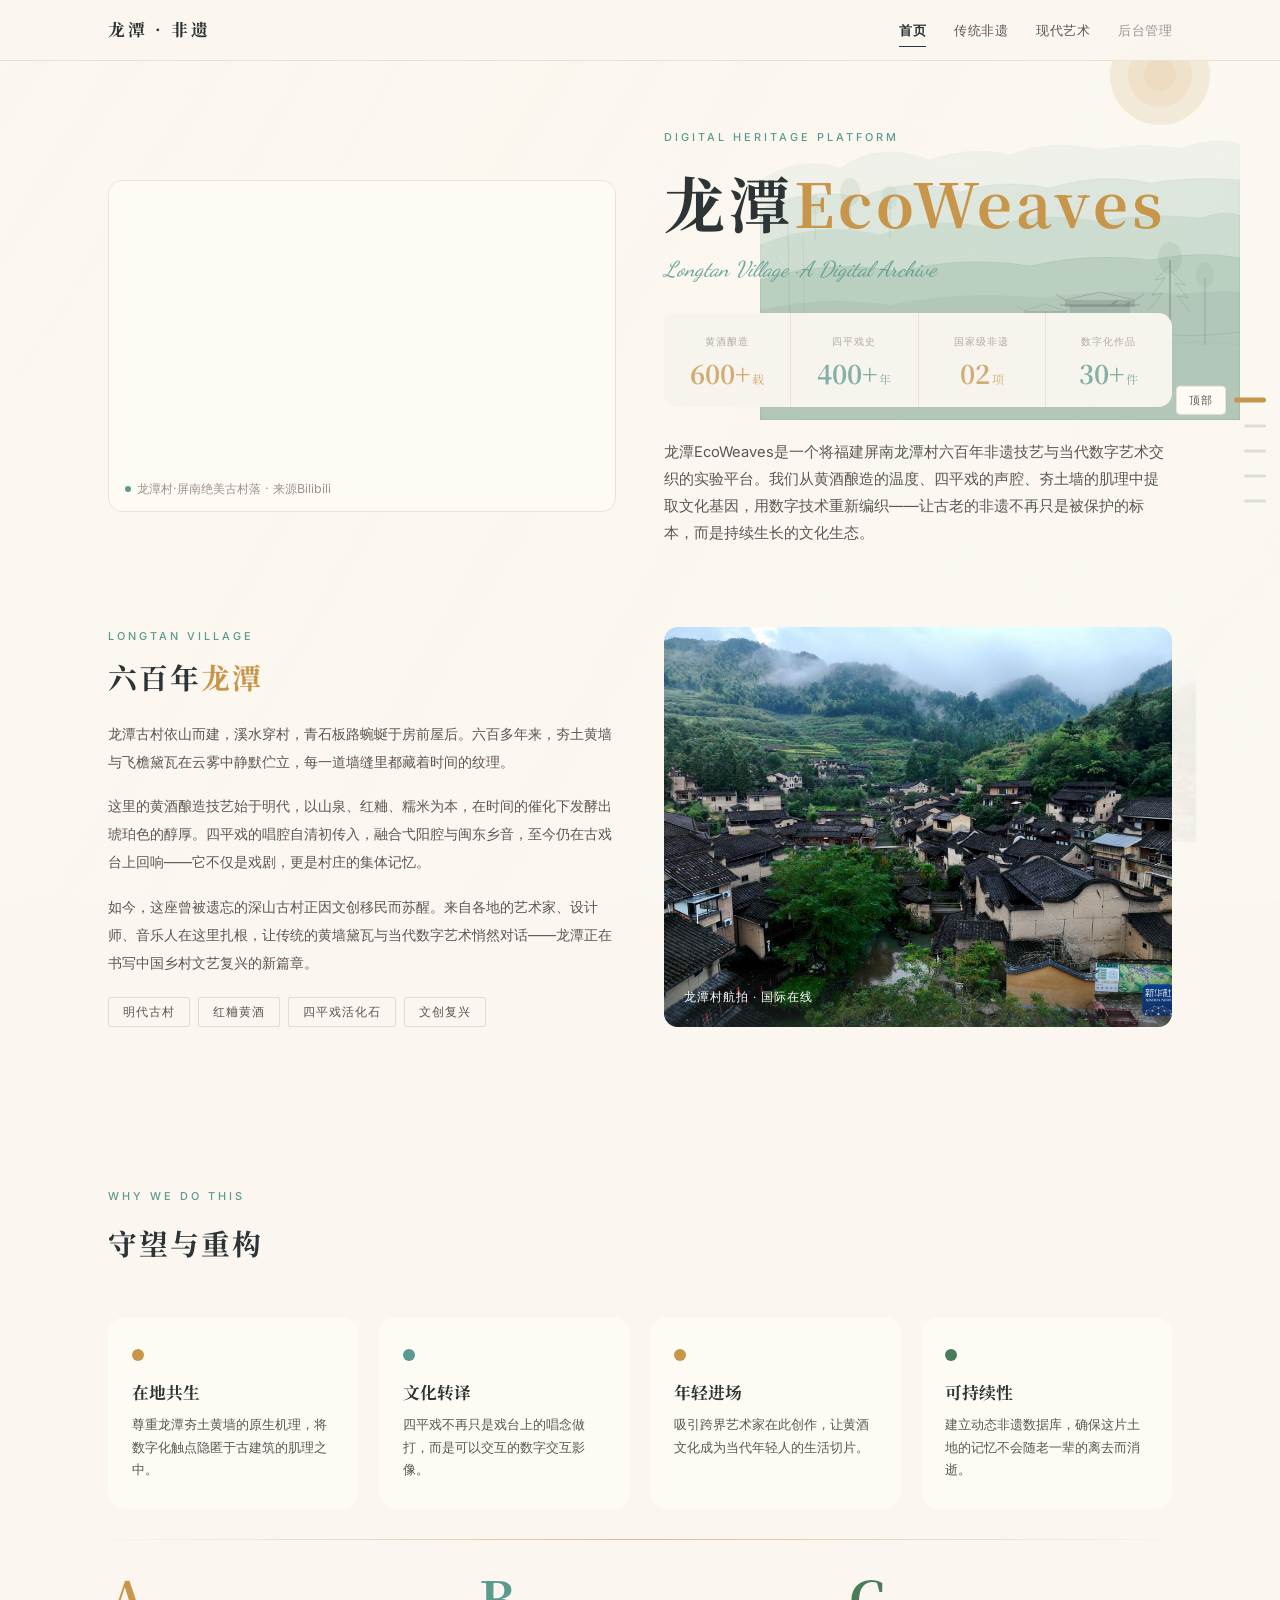
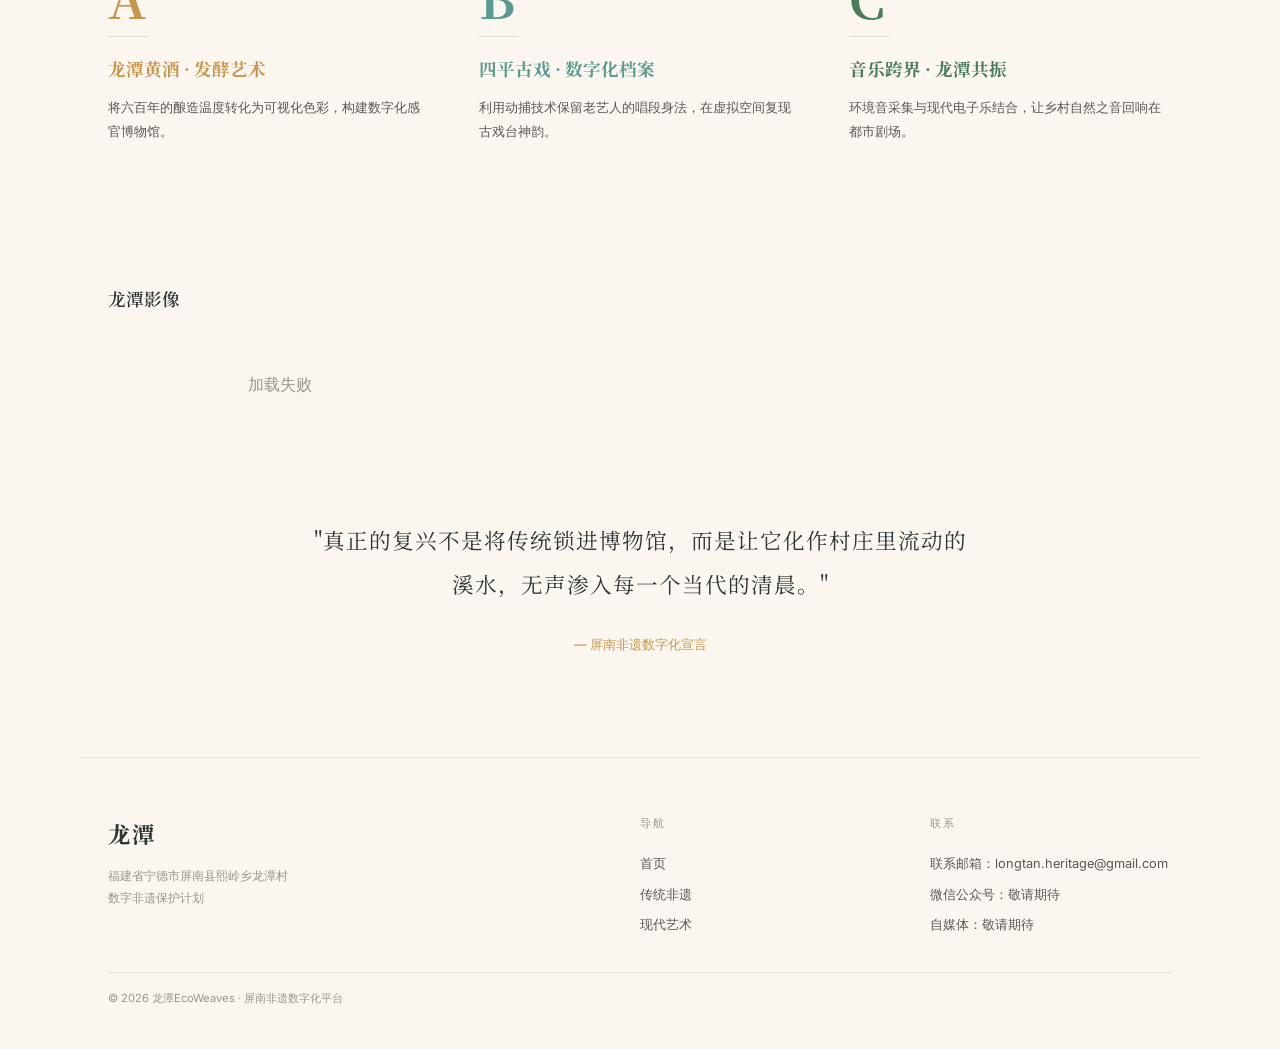
==== templates/index.html @ e1cae3ad "龙潭EcoWeaves - 屏南非遗数字化平台 v1.0 功能模块： - 首页：Hero展示 + 数据统计 + 六百年龙潭 + 守望与重构 + 创新概览 - 传统非遗：黄酒酿造 + 四平戏（含B站视频" ====
<!DOCTYPE html>
<html lang="zh-CN">
<head>
  <meta charset="UTF-8">
  <meta name="viewport" content="width=device-width, initial-scale=1.0">
  <title>龙潭EcoWeaves · 非遗数字化平台</title>
  <link rel="preconnect" href="https://fonts.googleapis.com">
  <link rel="preconnect" href="https://fonts.gstatic.com" crossorigin>
  <link href="https://fonts.googleapis.com/css2?family=Noto+Serif+SC:ital,wght@0,400;0,600;0,700;1,400;1,600&family=Inter:wght@300;400;500;600&family=Dancing+Script:wght@400;500;600;700&display=swap" rel="stylesheet">
  <link rel="stylesheet" href="/static/css/style.css">
  <style>
    /* ========== 首页 ========== */

    /* Hero 区域 */
    .hero {
      position: relative;
      max-width: var(--max-width);
      margin: 0 auto;
      padding: calc(var(--nav-height) + 48px) 28px 0;
      display: grid;
      grid-template-columns: 1fr 1fr;
      gap: 48px;
      align-items: start;
      min-height: auto;
      padding-bottom: 0;
    }

    .hero-left {
      padding-top: 20px;
      position: relative;
      z-index: 1;
    }

    .hero-label {
      font-size: 0.68rem;
      letter-spacing: 3px;
      color: var(--creek);
      text-transform: uppercase;
      margin-bottom: 20px;
      font-weight: 500;
    }

    .hero-title {
      font-family: var(--font-cn);
      font-size: 3.8rem;
      font-weight: 700;
      color: var(--text-primary);
      line-height: 1.15;
      letter-spacing: 4px;
      margin-bottom: 0;
    }

    .hero-title-accent {
      color: var(--wall);
      font-weight: 700;
    }

    .hero-subtitle-art {
      font-family: 'Dancing Script', cursive;
      font-size: 1.35rem;
      font-weight: 500;
      color: var(--creek);
      margin-top: 14px;
      font-style: italic;
      opacity: 0.85;
    }

    .hero-intro {
      font-size: 0.92rem;
      color: var(--text-secondary);
      line-height: 1.85;
      margin-top: 32px;
    }

    .hero-stats {
      margin-top: 24px;
    }

    /* 右侧：视频展示 */
    .hero-right {
      position: relative;
      z-index: 1;
      display: flex;
      flex-direction: column;
      align-items: center;
      justify-content: center;
      padding-top: 72px;
    }
    .hero-right .video-embed-card {
      width: 100%;
      max-width: 560px;
    }
    .hero-right .video-wrapper {
      position: relative;
      width: 100%;
      padding-bottom: 56.25%;
      border-radius: var(--radius-lg);
      overflow: hidden;
    }
    .hero-right .video-wrapper iframe {
      position: absolute;
      top: 0;
      left: 0;
      width: 100%;
      height: 100%;
      border: none;
    }

    .stats-grid-ref {
      display: grid;
      grid-template-columns: repeat(4, 1fr);
      gap: 1px;
      background: var(--border-subtle);
      border-radius: 14px;
      overflow: hidden;
    }

    .stats-grid-ref > div {
      background: var(--bg-elevated);
      padding: 20px 16px;
      text-align: center;
      opacity: 0.7;
    }

    .stats-grid-ref .stat-label-ref {
      font-size: 0.65rem;
      color: var(--text-muted);
      letter-spacing: 1px;
      margin-bottom: 10px;
    }

    .stats-grid-ref .stat-num-ref {
      font-family: var(--font-cn);
      font-size: 1.6rem;
      font-weight: 700;
      line-height: 1;
    }

    .stats-grid-ref .stat-num-ref .unit {
      font-size: 0.75rem;
      font-weight: 400;
      margin-left: 2px;
    }

    .stats-grid-ref .stat-num-ref.wall { color: var(--wall); }
    .stats-grid-ref .stat-num-ref.creek { color: var(--creek); }

    /* 山水插画（可见的装饰性） */
    .hero-illustration {
      position: absolute;
      top: 0;
      right: -40px;
      width: 480px;
      height: 420px;
      z-index: 0;
      pointer-events: none;
    }

    .hero-illustration svg {
      width: 100%;
      height: 100%;
    }

    /* 为什么做 */
    .why-section {
      max-width: var(--max-width);
      margin: 0 auto;
      padding: 80px 28px 30px;
    }

    .why-label {
      font-size: 0.68rem;
      letter-spacing: 3px;
      color: var(--creek);
      text-transform: uppercase;
      margin-bottom: 12px;
      font-weight: 500;
    }

    .why-title {
      font-family: var(--font-cn);
      font-size: 1.8rem;
      font-weight: 700;
      color: var(--text-primary);
      margin-bottom: 48px;
      letter-spacing: 2px;
    }

    .why-grid-ref {
      display: grid;
      grid-template-columns: repeat(4, 1fr);
      gap: 20px;
    }

    .why-card-ref {
      background: var(--bg-elevated);
      border-radius: 18px;
      padding: 32px 24px 28px;
      transition: var(--transition);
    }

    .why-card-ref:hover {
      box-shadow: 0 4px 24px rgba(200,150,74,0.06);
      transform: translateY(-2px);
    }

    .why-dot {
      width: 12px;
      height: 12px;
      border-radius: 50%;
      margin-bottom: 20px;
    }

    .why-dot.wall { background: var(--wall); }
    .why-dot.creek { background: var(--creek); }
    .why-dot.forest { background: var(--forest); }

    .why-card-ref h3 {
      font-family: var(--font-cn);
      font-size: 1.05rem;
      font-weight: 700;
      color: var(--text-primary);
      margin-bottom: 10px;
      line-height: 1.4;
    }

    .why-card-ref p {
      font-size: 0.8rem;
      color: var(--text-secondary);
      line-height: 1.75;
    }

    /* Innovation Overview */
    .overview-section {
      max-width: var(--max-width);
      margin: 0 auto;
      padding: 24px 28px 80px;
    }

    .overview-grid {
      display: grid;
      grid-template-columns: repeat(3, 1fr);
      gap: 48px;
      align-items: start;
    }

    .overview-col {
      padding-top: 8px;
    }

    .overview-letter {
      font-family: var(--font-cn);
      font-size: 3.2rem;
      font-weight: 700;
      line-height: 1;
      margin-bottom: 12px;
    }

    .overview-letter.a { color: var(--wall); }
    .overview-letter.b { color: var(--creek); }
    .overview-letter.c { color: var(--forest); }

    .overview-line {
      width: 40px;
      height: 1px;
      background: var(--border);
      margin-bottom: 20px;
    }

    .overview-col h3 {
      font-family: var(--font-cn);
      font-size: 1.1rem;
      font-weight: 700;
      margin-bottom: 14px;
      line-height: 1.4;
    }

    .overview-col.a h3 { color: var(--wall); }
    .overview-col.b h3 { color: var(--creek); }
    .overview-col.c h3 { color: var(--forest); }

    .overview-col p {
      font-size: 0.84rem;
      color: var(--text-secondary);
      line-height: 1.8;
    }

    /* 正在生长板块右侧航拍图 */
    .overview-photo {
      border-radius: var(--radius-lg);
      overflow: hidden;
      position: relative;
      align-self: stretch;
    }
    .overview-photo img {
      width: 100%;
      height: 100%;
      object-fit: cover;
      display: block;
    }

    /* 引言 */
    .quote-section {
      max-width: 720px;
      margin: 0 auto;
      padding: 80px 28px 100px;
      text-align: center;
    }

    .quote-section blockquote {
      font-family: var(--font-cn);
      font-size: 1.35rem;
      font-weight: 400;
      color: var(--text-primary);
      line-height: 2;
      letter-spacing: 1px;
      margin-bottom: 24px;
    }

    .quote-section cite {
      font-size: 0.8rem;
      color: var(--wall);
      font-style: normal;
      font-weight: 500;
    }

    /* 龙潭历史介绍 */
    .history-section {
      max-width: var(--max-width);
      margin: 0 auto;
      padding: 80px 28px;
      position: relative;
    }

    .history-inner {
      display: grid;
      grid-template-columns: 1fr 1fr;
      gap: 48px;
      align-items: stretch;
    }

    .history-left {
      position: relative;
      display: flex;
      flex-direction: column;
      justify-content: flex-end;
      height: 100%;
    }

    /* 左侧航拍大图 */
    .history-photo {
      width: 100%;
      flex: 1;
      min-height: 220px;
      border-radius: var(--radius-lg);
      overflow: hidden;
      position: relative;
    }

    .history-photo img {
      width: 100%;
      height: 100%;
      object-fit: cover;
    }

    .history-photo-label {
      position: absolute;
      bottom: 0;
      left: 0;
      right: 0;
      padding: 20px;
      background: linear-gradient(transparent, rgba(45,52,54,0.5));
      color: white;
      font-size: 0.72rem;
      letter-spacing: 1px;
      font-weight: 400;
    }

    .history-label {
      font-size: 0.68rem;
      letter-spacing: 3px;
      color: var(--creek);
      text-transform: uppercase;
      margin-bottom: 12px;
      font-weight: 500;
    }

    .history-title {
      font-family: var(--font-cn);
      font-size: 1.8rem;
      font-weight: 700;
      color: var(--text-primary);
      line-height: 1.3;
      letter-spacing: 2px;
      margin-bottom: 24px;
    }

    .history-title-accent {
      color: var(--wall);
    }

    .history-text {
      font-size: 0.88rem;
      color: var(--text-secondary);
      line-height: 2;
      margin-bottom: 16px;
    }

    .history-right {
      display: flex;
      flex-direction: column;
      gap: 0;
      height: 100%;
    }

    .history-keywords {
      display: flex;
      flex-wrap: wrap;
      gap: 8px;
      margin-top: 20px;
    }

    .history-keyword {
      display: inline-block;
      padding: 4px 14px;
      font-size: 0.72rem;
      font-weight: 500;
      letter-spacing: 1px;
      border: 1px solid var(--border);
      color: var(--text-secondary);
      border-radius: 2px;
      transition: var(--transition-fast);
    }

    .history-keyword:hover {
      border-color: var(--creek);
      color: var(--creek);
    }

    @media (max-width: 960px) {
      .history-inner {
        grid-template-columns: 1fr;
        gap: 32px;
      }
      .history-photo {
        min-height: 240px;
      }
    }

    /* responsive */
    @media (max-width: 960px) {
      .hero-illustration {
        display: none;
      }
      .why-grid-ref {
        grid-template-columns: repeat(2, 1fr);
      }
      .overview-grid {
        grid-template-columns: 1fr;
        gap: 32px;
      }
      .stats-grid-ref {
        grid-template-columns: repeat(2, 1fr);
      }
    }

    @media (max-width: 640px) {
      .hero-title { font-size: 2.6rem; }
      .why-grid-ref { grid-template-columns: 1fr; }
      .quote-section blockquote { font-size: 1.1rem; }
    }
  </style>
</head>
<body>

  <!-- 导航栏 -->
  <nav class="navbar">
    <div class="nav-inner">
      <a href="/" class="nav-logo">龙潭 · 非遗</a>
      <div class="nav-links">
        <a href="/" class="active">首页</a>
        <a href="/heritage">传统非遗</a>
        <a href="/music-innovation">现代艺术</a>
        <a href="/admin" class="nav-admin">后台管理</a>
      </div>
      <div class="nav-mobile-toggle"><span></span><span></span><span></span></div>
    </div>
  </nav>

  <!-- Hero -->
  <section class="hero" id="nav-hero">
    <!-- 青绿山水插画 -->
    <div class="hero-illustration">
      <svg viewBox="0 0 480 420" fill="none" xmlns="http://www.w3.org/2000/svg">
        <!-- 云雾 -->
        <path d="M30 120 Q80 110 130 118 Q180 125 220 115" stroke="rgba(255,255,255,0.18)" stroke-width="1" fill="none"/>
        <path d="M200 90 Q260 82 320 88 Q370 94 400 86" stroke="rgba(255,255,255,0.12)" stroke-width="0.8" fill="none"/>
        <ellipse cx="160" cy="165" rx="60" ry="8" fill="rgba(255,255,255,0.06)"/>
        <!-- 第一层远山（最远最淡） -->
        <path d="M0 180 Q40 155 80 168 Q120 140 170 160 Q210 145 250 155 Q290 138 340 150 Q380 142 420 148 Q460 135 480 145 L480 420 L0 420Z" fill="rgba(91,154,142,0.07)" stroke="rgba(91,154,142,0.05)" stroke-width="0.5"/>
        <!-- 第二层远山 -->
        <path d="M0 210 Q50 185 100 198 Q150 175 200 192 Q240 178 290 188 Q340 172 390 183 Q430 176 480 180 L480 420 L0 420Z" fill="rgba(91,154,142,0.12)" stroke="rgba(91,154,142,0.08)" stroke-width="0.8"/>
        <!-- 第三层山 -->
        <path d="M0 245 Q60 220 120 235 Q170 215 230 228 Q280 210 340 222 Q390 212 440 218 Q465 210 480 215 L480 420 L0 420Z" fill="rgba(74,124,89,0.10)" stroke="rgba(74,124,89,0.07)" stroke-width="0.8"/>
        <!-- 松树群（远景3棵） -->
        <line x1="90" y1="230" x2="90" y2="195" stroke="rgba(74,124,89,0.18)" stroke-width="1.5"/>
        <ellipse cx="90" cy="192" rx="10" ry="14" fill="rgba(74,124,89,0.10)"/>
        <line x1="130" y1="238" x2="130" y2="200" stroke="rgba(74,124,89,0.15)" stroke-width="1.2"/>
        <ellipse cx="130" cy="197" rx="8" ry="12" fill="rgba(74,124,89,0.08)"/>
        <line x1="55" y1="240" x2="55" y2="208" stroke="rgba(74,124,89,0.12)" stroke-width="1"/>
        <ellipse cx="55" cy="205" rx="7" ry="10" fill="rgba(74,124,89,0.07)"/>
        <!-- 第四层近山 -->
        <path d="M0 280 Q70 258 140 272 Q200 255 270 266 Q330 252 390 260 Q440 250 480 258 L480 420 L0 420Z" fill="rgba(74,124,89,0.14)" stroke="rgba(74,124,89,0.10)" stroke-width="1"/>
        <!-- 溪流 -->
        <path d="M0 340 Q40 335 80 338 Q120 342 160 336 Q200 330 240 335 Q280 340 320 333 Q360 328 400 334 Q440 338 480 332" stroke="rgba(91,154,142,0.20)" stroke-width="1.2" fill="none"/>
        <path d="M0 348 Q50 344 100 347 Q150 350 200 345 Q250 340 300 346 Q350 350 400 344 Q440 340 480 345" stroke="rgba(91,154,142,0.10)" stroke-width="0.8" fill="none"/>
        <!-- 第五层最近山 -->
        <path d="M0 310 Q60 295 130 305 Q200 290 280 298 Q350 288 420 294 Q460 290 480 292 L480 420 L0 420Z" fill="rgba(45,52,54,0.06)"/>
        <!-- 石拱桥 -->
        <path d="M180 338 Q200 318 220 338" stroke="rgba(45,52,54,0.18)" stroke-width="1.5" fill="rgba(91,154,142,0.06)"/>
        <line x1="180" y1="338" x2="175" y2="348" stroke="rgba(45,52,54,0.12)" stroke-width="1"/>
        <line x1="220" y1="338" x2="225" y2="348" stroke="rgba(45,52,54,0.12)" stroke-width="1"/>
        <!-- 近景松树（细节丰富） -->
        <line x1="410" y1="340" x2="410" y2="260" stroke="rgba(45,52,54,0.20)" stroke-width="2"/>
        <path d="M410 265 L395 280 L405 278 L392 295 L403 293 L388 310" stroke="rgba(74,124,89,0.22)" stroke-width="1" fill="none"/>
        <path d="M410 270 L425 285 L415 283 L428 298 L417 296 L430 312" stroke="rgba(74,124,89,0.20)" stroke-width="1" fill="none"/>
        <ellipse cx="410" cy="258" rx="12" ry="16" fill="rgba(74,124,89,0.10)"/>
        <line x1="445" y1="345" x2="445" y2="278" stroke="rgba(45,52,54,0.15)" stroke-width="1.5"/>
        <ellipse cx="445" cy="275" rx="9" ry="13" fill="rgba(74,124,89,0.08)"/>
        <!-- 古厝群 -->
        <!-- 主屋（飞檐翘角） -->
        <path d="M300 305 L350 305 L358 300 L352 305 L365 305 L370 302 L367 305 L380 305" stroke="rgba(45,52,54,0.22)" stroke-width="1.2" fill="none"/>
        <rect x="310" y="305" width="60" height="35" rx="1" fill="rgba(45,52,54,0.12)"/>
        <rect x="305" y="300" width="70" height="7" rx="1" fill="rgba(45,52,54,0.16)"/>
        <!-- 屋脊线 -->
        <line x1="305" y1="300" x2="340" y2="292" stroke="rgba(45,52,54,0.18)" stroke-width="1"/>
        <line x1="375" y1="300" x2="340" y2="292" stroke="rgba(45,52,54,0.18)" stroke-width="1"/>
        <!-- 翘角 -->
        <path d="M305 300 Q300 297 296 294" stroke="rgba(45,52,54,0.20)" stroke-width="1" fill="none"/>
        <path d="M375 300 Q380 297 384 294" stroke="rgba(45,52,54,0.20)" stroke-width="1" fill="none"/>
        <!-- 门窗 -->
        <rect x="325" y="315" width="10" height="20" rx="0.5" fill="rgba(200,150,74,0.22)"/>
        <rect x="345" y="315" width="8" height="8" rx="0.5" fill="rgba(200,150,74,0.16)"/>
        <line x1="349" y1="315" x2="349" y2="323" stroke="rgba(200,150,74,0.10)" stroke-width="0.5"/>
        <line x1="345" y1="319" x2="353" y2="319" stroke="rgba(200,150,74,0.10)" stroke-width="0.5"/>
        <!-- 副屋 -->
        <rect x="268" y="315" width="35" height="25" rx="1" fill="rgba(45,52,54,0.09)"/>
        <rect x="264" y="311" width="43" height="6" rx="1" fill="rgba(45,52,54,0.12)"/>
        <path d="M264 311 L285 304 L306 311" stroke="rgba(45,52,54,0.14)" stroke-width="0.8" fill="none"/>
        <path d="M264 311 Q260 308 257 306" stroke="rgba(45,52,54,0.15)" stroke-width="0.8" fill="none"/>
        <path d="M306 311 Q310 308 313 306" stroke="rgba(45,52,54,0.15)" stroke-width="0.8" fill="none"/>
        <!-- 暖阳 -->
        <circle cx="400" cy="75" r="50" fill="rgba(200,150,74,0.14)"/>
        <circle cx="400" cy="75" r="32" fill="rgba(200,150,74,0.10)"/>
        <circle cx="400" cy="75" r="16" fill="rgba(200,150,74,0.08)"/>
        <!-- 酒坛（龙潭特色） -->
        <ellipse cx="250" cy="338" rx="8" ry="3.5" fill="rgba(200,150,74,0.22)"/>
        <path d="M242 338 L244 325 Q244 320 250 320 Q256 320 256 325 L258 338" stroke="rgba(200,150,74,0.22)" stroke-width="1.2" fill="rgba(200,150,74,0.08)"/>
        <ellipse cx="250" cy="320" rx="7" ry="2.5" stroke="rgba(200,150,74,0.18)" stroke-width="0.8" fill="rgba(200,150,74,0.10)"/>
        <!-- 竹子（点缀） -->
        <line x1="30" y1="345" x2="28" y2="220" stroke="rgba(74,124,89,0.12)" stroke-width="1.2"/>
        <path d="M28 240 Q22 235 18 228" stroke="rgba(74,124,89,0.10)" stroke-width="0.6" fill="none"/>
        <path d="M28 255 Q35 250 40 243" stroke="rgba(74,124,89,0.10)" stroke-width="0.6" fill="none"/>
        <path d="M28 270 Q21 265 16 258" stroke="rgba(74,124,89,0.10)" stroke-width="0.6" fill="none"/>
        <line x1="45" y1="345" x2="43" y2="235" stroke="rgba(74,124,89,0.10)" stroke-width="1"/>
        <path d="M43 255 Q48 250 53 244" stroke="rgba(74,124,89,0.08)" stroke-width="0.6" fill="none"/>
        <path d="M43 275 Q37 270 32 264" stroke="rgba(74,124,89,0.08)" stroke-width="0.6" fill="none"/>
      </svg>
    </div>

    <div class="hero-right fade-in">
      <div class="video-embed-card">
        <div class="video-wrapper">
          <iframe src="//player.bilibili.com/player.html?bvid=BV1WD421E7Br&amp;page=1&amp;high_quality=1&amp;danmaku=0"
            scrolling="no" border="0" frameborder="0" framespacing="0"
            allowfullscreen="true">
          </iframe>
        </div>
        <div class="video-caption">龙潭村·屏南绝美古村落 · 来源Bilibili</div>
      </div>
    </div>

    <div class="hero-left fade-in">
      <div class="hero-label">DIGITAL HERITAGE PLATFORM</div>
      <h1 class="hero-title">
        龙潭<span class="hero-title-accent">EcoWeaves</span>
      </h1>
      <div class="hero-subtitle-art">Longtan Village · A Digital Archive</div>
      <!-- 数据统计条 -->
      <div class="stats-grid-ref hero-stats">
        <div>
          <div class="stat-label-ref">黄酒酿造</div>
          <div class="stat-num-ref wall">600+<span class="unit">载</span></div>
        </div>
        <div>
          <div class="stat-label-ref">四平戏史</div>
          <div class="stat-num-ref creek">400+<span class="unit">年</span></div>
        </div>
        <div>
          <div class="stat-label-ref">国家级非遗</div>
          <div class="stat-num-ref wall">02<span class="unit">项</span></div>
        </div>
        <div>
          <div class="stat-label-ref">数字化作品</div>
          <div class="stat-num-ref creek">30+<span class="unit">件</span></div>
        </div>
      </div>
      <p class="hero-intro content-placeholder" data-content="index_background">
        龙潭EcoWeaves是一个将福建屏南龙潭村六百年非遗技艺与当代数字艺术交织的实验平台。我们从黄酒酿造的温度、四平戏的声腔、夯土墙的肌理中提取文化基因，用数字技术重新编织——让古老的非遗不再只是被保护的标本，而是持续生长的文化生态。
      </p>
    </div>
  </section>

  <!-- 六百年龙潭（紧跟Hero下方） -->
  <section class="history-section" id="nav-history">
    <div class="history-inner">
      <div class="history-left">
        <div>
          <div class="history-label">LONGTAN VILLAGE</div>
          <h2 class="history-title">
            六百年<span class="history-title-accent">龙潭</span>
          </h2>
          <p class="history-text">
            龙潭古村依山而建，溪水穿村，青石板路蜿蜒于房前屋后。六百多年来，夯土黄墙与飞檐黛瓦在云雾中静默伫立，每一道墙缝里都藏着时间的纹理。
          </p>
          <p class="history-text">
            这里的黄酒酿造技艺始于明代，以山泉、红粬、糯米为本，在时间的催化下发酵出琥珀色的醇厚。四平戏的唱腔自清初传入，融合弋阳腔与闽东乡音，至今仍在古戏台上回响——它不仅是戏剧，更是村庄的集体记忆。
          </p>
          <p class="history-text">
            如今，这座曾被遗忘的深山古村正因文创移民而苏醒。来自各地的艺术家、设计师、音乐人在这里扎根，让传统的黄墙黛瓦与当代数字艺术悄然对话——龙潭正在书写中国乡村文艺复兴的新篇章。
          </p>
          <div class="history-keywords">
            <span class="history-keyword">明代古村</span>
            <span class="history-keyword">红粬黄酒</span>
            <span class="history-keyword">四平戏活化石</span>
            <span class="history-keyword">文创复兴</span>
          </div>
        </div>
      </div>
      <div class="history-right">
        <!-- 龙潭航拍图 -->
        <div class="history-photo fade-in">
          <img src="/uploads/longtan_cri_1.jpg" alt="龙潭村航拍" loading="lazy">
          <div class="history-photo-label">龙潭村航拍 · 国际在线</div>
        </div>
    </div>
  </section>

  <!-- 为什么做 -->
  <section class="why-section" id="nav-why">
    <div class="why-label">WHY WE DO THIS</div>
    <h2 class="why-title">守望与重构</h2>
    <div class="why-grid-ref">
      <div class="why-card-ref fade-in fade-in-delay-1">
        <div class="why-dot wall"></div>
        <h3>在地共生</h3>
        <p class="content-placeholder" data-content="index_why_1">尊重龙潭夯土黄墙的原生机理，将数字化触点隐匿于古建筑的肌理之中。</p>
      </div>
      <div class="why-card-ref fade-in fade-in-delay-2">
        <div class="why-dot creek"></div>
        <h3>文化转译</h3>
        <p class="content-placeholder" data-content="index_why_2">四平戏不再只是戏台上的唱念做打，而是可以交互的数字交互影像。</p>
      </div>
      <div class="why-card-ref fade-in fade-in-delay-3">
        <div class="why-dot wall"></div>
        <h3>年轻进场</h3>
        <p class="content-placeholder" data-content="index_why_3">吸引跨界艺术家在此创作，让黄酒文化成为当代年轻人的生活切片。</p>
      </div>
      <div class="why-card-ref fade-in fade-in-delay-4">
        <div class="why-dot forest"></div>
        <h3>可持续性</h3>
        <p class="content-placeholder" data-content="index_why_4">建立动态非遗数据库，确保这片土地的记忆不会随老一辈的离去而消逝。</p>
      </div>
    </div>
  </section>

  <div class="brand-divider"></div>

  <!-- Innovation Overview -->
  <section class="overview-section" id="nav-overview">
    <div class="overview-grid">
      <div class="overview-col a fade-in fade-in-delay-1">
        <div class="overview-letter a">A</div>
        <div class="overview-line"></div>
        <h3>龙潭黄酒 · 发酵艺术</h3>
        <p>将六百年的酿造温度转化为可视化色彩，构建数字化感官博物馆。</p>
      </div>
      <div class="overview-col b fade-in fade-in-delay-2">
        <div class="overview-letter b">B</div>
        <div class="overview-line"></div>
        <h3>四平古戏 · 数字化档案</h3>
        <p>利用动捕技术保留老艺人的唱段身法，在虚拟空间复现古戏台神韵。</p>
      </div>
      <div class="overview-col c fade-in fade-in-delay-3">
        <div class="overview-letter c">C</div>
        <div class="overview-line"></div>
        <h3>音乐跨界 · 龙潭共振</h3>
        <p>环境音采集与现代电子乐结合，让乡村自然之音回响在都市剧场。</p>
      </div>
    </div>
  </section>

  <!-- 龙潭影像画廊 -->
  <section class="gallery-section" style="max-width:var(--max-width);margin:60px auto 0;padding:0 28px;" id="nav-gallery">
    <div class="gallery-title">龙潭影像</div>
    <div class="media-gallery-grid" id="general-gallery">
      <div class="gallery-empty">暂无图片素材</div>
    </div>
  </section>

  <!-- 引言 -->
  <section class="quote-section">
    <blockquote class="content-placeholder" data-content="index_quote">
      "真正的复兴不是将传统锁进博物馆，而是让它化作村庄里流动的溪水，无声渗入每一个当代的清晨。"
    </blockquote>
    <cite>— 屏南非遗数字化宣言</cite>
  </section>

  <!-- 页脚 -->
  <footer class="footer-ref">
    <div class="footer-grid">
      <div class="footer-brand-area">
        <div class="footer-brand">龙潭</div>
        <div class="footer-address">
          福建省宁德市屏南县熙岭乡龙潭村<br>
          数字非遗保护计划
        </div>
      </div>
      <div class="footer-col">
        <h4>导航</h4>
        <a href="/">首页</a>
        <a href="/heritage">传统非遗</a>
        <a href="/music-innovation">现代艺术</a>
      </div>
      <div class="footer-col">
        <h4>联系</h4>
        <a href="mailto:longtan.heritage@gmail.com">联系邮箱：longtan.heritage@gmail.com</a>
        <span style="display:block;font-size:0.8rem;color:var(--text-secondary);padding:4px 0;">微信公众号：敬请期待</span>
        <span style="display:block;font-size:0.8rem;color:var(--text-secondary);padding:4px 0;">自媒体：敬请期待</span>
      </div>
    </div>
    <div class="footer-bottom">&copy; 2026 龙潭EcoWeaves · 屏南非遗数字化平台</div>
  </footer>

  <script src="/static/js/main.js"></script>
  <script>
    document.addEventListener('DOMContentLoaded', function() {
      fetch('/api/content').then(function(r) { return r.json(); }).then(function(data) {
        document.querySelectorAll('[data-content]').forEach(function(el) {
          var key = el.getAttribute('data-content');
          if (data[key] && data[key].trim()) {
            el.textContent = data[key];
          }
        });
      }).catch(function() {});
    });
  </script>
  <!-- 侧边导览 -->
  <nav class="page-sidenav" aria-label="页面导览">
    <a href="#nav-hero" class="page-sidenav-dot active" data-nav="nav-hero"><span class="sidenav-label">顶部</span></a>
    <a href="#nav-history" class="page-sidenav-dot" data-nav="nav-history"><span class="sidenav-label">六百年龙潭</span></a>
    <a href="#nav-why" class="page-sidenav-dot" data-nav="nav-why"><span class="sidenav-label">守望与重构</span></a>
    <a href="#nav-overview" class="page-sidenav-dot" data-nav="nav-overview"><span class="sidenav-label">创新概览</span></a>
    <a href="#nav-gallery" class="page-sidenav-dot" data-nav="nav-gallery"><span class="sidenav-label">龙潭影像</span></a>
  </nav>

</body>
</html>
---- static/css/style.css ----
/* ============================================
   屏南龙潭非遗数字化平台 - 全局样式
   配色来源：龙潭村实景 · 黄墙黛瓦清溪山林
   ============================================ */

/* ---------- CSS变量体系 ---------- */
:root {
  /* 【屏南龙潭实景配色 - 主变量】 */
  --wall:          #C8964A;   /* 黄墙（夯土暖赭）主色 */
  --wall-light:     #D4A04A;   /* 黄墙亮版 */
  --wall-soft:     rgba(200,150,74,0.09);

  --tile:          #2D3436;   /* 黛瓦（墨灰）文字主色 */
  --tile-light:     #4A4845;   /* 黛瓦亮版 */
  --tile-soft:     rgba(45,52,54,0.05);

  --creek:         #5B9A8E;   /* 清溪（溪水绿）辅助 */
  --creek-soft:    rgba(91,154,142,0.08);

  --forest:        #4A7C59;   /* 深绿（山林）辅助 */
  --forest-soft:   rgba(74,124,89,0.07);

  --amber:         #B8860B;   /* 黄酒琥珀 点缀 */
  --amber-soft:    rgba(184,134,11,0.08);

  /* 【向后兼容别名 - 旧页面引用】 */
  --accent:        var(--wall);
  --accent-soft:   var(--wall-soft);
  --accent-hover:   var(--wall-light);
  --sage:          var(--creek);
  --sage-soft:     var(--creek-soft);
  --blue-muted:    #7BA3B8;   /* 蓝灰 - 重新定义 */

  /* 文字层级 */
  --text-primary:   var(--tile);
  --text-secondary: #5A5754;
  --text-muted:     #9A958E;
  --text-inverse:   #FBF7F0;

  /* 背景层级 */
  --bg-base:       #FBF7F0;
  --bg-elevated:    #FEFBF5;
  --bg-muted:      #F3EFE8;
  --bg-subtle:     #F9F6F0;

  /* 边框 */
  --border:         #DEDDD5;
  --border-subtle:  #E8E4DC;

  /* 阴影 */
  --shadow-xs:   0 1px 3px rgba(45,52,54,0.04);
  --shadow-sm:   0 2px 8px rgba(45,52,54,0.06);
  --shadow-md:   0 4px 16px rgba(45,52,54,0.08);
  --shadow-lg:   0 8px 32px rgba(45,52,54,0.12);

  /* 圆角 */
  --radius-sm:   6px;
  --radius-md:   10px;
  --radius-lg:   14px;

  /* 字体 */
  --font-cn:   'Noto Serif SC', 'Source Han Serif SC', serif;
  --font-sans: 'Inter', 'PingFang SC', 'Microsoft YaHei', sans-serif;

  /* 过渡 */
  --transition-fast: all 0.15s ease;
  --transition:      all 0.25s ease;

  /* 布局 */
  --max-width: 1120px;
  --nav-height: 60px;
}

/* ---------- 基础重置 ---------- */
*, *::before, *::after { margin:0; padding:0; box-sizing: border-box; }
html { scroll-behavior: smooth; font-size: 16px; }
body {
  font-family: var(--font-sans);
  color: var(--text-primary);
  background: var(--bg-base);
  line-height: 1.75;
  overflow-x: hidden;
  -webkit-font-smoothing: antialiased;
}
a { text-decoration: none; color: inherit; transition: var(--transition-fast); }
img { max-width: 100%; height: auto; display: block; }
ul, ol { list-style: none; }

/* ---------- 屏南视觉元素：水墨纹理背景 + 龙潭航拍 ---------- */
body::before {
  content: '';
  position: fixed;
  top:0; left:0; right:0; bottom:0;
  background:
    /* 暖色半透明遮罩（整体干净，背景图极淡） */
    linear-gradient(
      120deg,
      rgba(251, 247, 240, 0.96) 0%,
      rgba(251, 247, 240, 0.93) 40%,
      rgba(251, 247, 240, 0.94) 70%,
      rgba(251, 247, 240, 0.95) 100%
    ),
    /* 黄墙暖光（左上） */
    radial-gradient(ellipse 60% 50% at 10% 5%,   rgba(200,150,74,0.04), transparent),
    /* 清溪绿光（右下） */
    radial-gradient(ellipse 50% 40% at 90% 95%,   rgba(91,154,142,0.03), transparent),
    /* 山林深绿（右侧中间） */
    radial-gradient(ellipse 40% 60% at 95% 45%,   rgba(74,124,89,0.02), transparent),
    /* 宣纸纹理感 */
    url("data:image/svg+xml,%3Csvg width='100' height='100' xmlns='http://www.w3.org/2000/svg'%3E%3Cfilter id='n'%3E%3CfeTurbulence baseFrequency='0.65' numOctaves='4' stitchTiles='stitch'/%3E%3C/filter%3E%3Crect width='100%25' height='100%25' filter='url(%23n)' opacity='0.015'/%3E%3C/svg%3E"),
    /* 底层：龙潭村航拍（仅右下一小块装饰） */
    url("/uploads/longtan_cri_1.jpg") right 8% bottom 8% / 18% auto no-repeat fixed;
  pointer-events: none;
  z-index: -1;
}

/* ---------- 品牌装饰：青瓦飞檐分隔线 ---------- */
.brand-divider {
  max-width: var(--max-width);
  margin: 0 auto;
  height: 1px;
  background: linear-gradient(90deg,
    transparent 0%,
    var(--border) 15%,
    var(--wall) 50%,
    var(--border) 85%,
    transparent 100%
  );
  opacity: 0.6;
}

/* ---------- 品牌装饰：山水意境 SVG 容器 ---------- */
.brand-watermark {
  position: absolute;
  pointer-events: none;
  opacity: 0.025;
  z-index: 0;
}

/* ---------- 屏南特色标签 ---------- */
.tag-pingnan {
  display: inline-block;
  padding: 3px 12px;
  font-size: 0.65rem;
  font-weight: 600;
  letter-spacing: 2px;
  border: 1px solid var(--wall);
  color: var(--wall);
  border-radius: 2px;
}

/* ---------- 媒体画廊（只读展示） ---------- */
.media-gallery {
  display: grid;
  grid-template-columns: repeat(auto-fill, minmax(200px, 1fr));
  gap: 12px;
  margin-top: 20px;
}

.media-gallery-item {
  position: relative;
  border-radius: var(--radius-md);
  overflow: hidden;
  background: var(--bg-muted);
  aspect-ratio: 4/3;
  transition: var(--transition);
}

.media-gallery-item:hover {
  box-shadow: var(--shadow-sm);
  transform: translateY(-2px);
}

.media-gallery-item img,
.media-gallery-item video {
  width: 100%;
  height: 100%;
  object-fit: cover;
}

.media-gallery-item .gallery-type {
  position: absolute;
  bottom: 6px;
  left: 6px;
  padding: 2px 8px;
  background: rgba(45,52,54,0.55);
  color: white;
  font-size: 0.6rem;
  border-radius: 3px;
  letter-spacing: 0.5px;
}

.media-gallery-item .gallery-desc {
  position: absolute;
  bottom: 0;
  left: 0;
  right: 0;
  padding: 20px 10px 8px;
  background: linear-gradient(transparent, rgba(45,52,54,0.5));
  color: white;
  font-size: 0.72rem;
  opacity: 0;
  transition: opacity 0.2s ease;
}

.media-gallery-item:hover .gallery-desc {
  opacity: 1;
}

.media-gallery-empty {
  text-align: center;
  padding: 40px 20px;
  color: var(--text-muted);
  font-size: 0.85rem;
  border: 1px dashed var(--border);
  border-radius: var(--radius-md);
  margin-top: 20px;
}

/* ---------- 导航栏 ---------- */
.navbar {
  position: fixed;
  top:0; left:0; right:0;
  z-index: 1000;
  background: rgba(251,247,240,0.90);
  backdrop-filter: blur(14px);
  -webkit-backdrop-filter: blur(14px);
  border-bottom: 1px solid var(--border-subtle);
  transition: var(--transition);
}
.navbar.scrolled {
  border-bottom-color: var(--border);
  box-shadow: var(--shadow-xs);
}
.nav-inner {
  max-width: var(--max-width);
  margin: 0 auto;
  padding: 0 28px;
  display: flex;
  align-items: center;
  justify-content: space-between;
  height: var(--nav-height);
}
.nav-logo {
  font-family: var(--font-cn);
  font-size: 1.05rem;
  font-weight: 700;
  color: var(--text-primary);
  letter-spacing: 3px;
}
.nav-links { display: flex; align-items: center; }
.nav-links a {
  padding: 6px 0;
  margin-left: 28px;
  font-size: 0.82rem;
  font-weight: 400;
  letter-spacing: 0.5px;
  color: var(--text-secondary);
  position: relative;
  background: none;
  border-radius: 0;
  transition: color 0.2s ease;
}
.nav-links a::after {
  content: '';
  position: absolute;
  bottom: 0;
  left: 0;
  width: 0;
  height: 1.5px;
  background: var(--text-primary);
  transition: width 0.3s ease;
}
.nav-links a:hover,
.nav-links a.active { color: var(--text-primary); background: none; }
.nav-links a:hover::after,
.nav-links a.active::after { width: 100%; }
.nav-links a.active { font-weight: 600; }
.nav-links .nav-admin {
  color: var(--text-muted) !important;
  background: none !important;
  margin-left: 28px;
}
.nav-links .nav-admin:hover {
  color: var(--text-secondary) !important;
  background: none !important;
}
.nav-links .nav-admin::after { display: none; }
.nav-mobile-toggle {
  display: none;
  flex-direction: column;
  gap: 5px;
  cursor: pointer;
  padding: 4px;
}
.nav-mobile-toggle span {
  width: 22px;
  height: 2px;
  background: var(--text-primary);
  border-radius: 2px;
  transition: var(--transition);
}

/* ---------- 按钮 ---------- */
.btn-line {
  display: inline-flex;
  align-items: center;
  gap: 8px;
  padding: 12px 28px;
  font-size: 0.82rem;
  font-weight: 500;
  letter-spacing: 0.5px;
  border: 1.5px solid var(--text-primary);
  background: transparent;
  color: var(--text-primary);
  text-decoration: none;
  transition: var(--transition-fast);
  cursor: pointer;
}
.btn-line:hover {
  background: var(--text-primary);
  color: var(--bg-base);
}
.btn-line .arrow { transition: transform 0.2s ease; }
.btn-line:hover .arrow { transform: translateX(3px); }
.btn-line.filled {
  background: var(--wall);
  border-color: var(--wall);
  color: white;
}
.btn-line.filled:hover {
  background: var(--wall-light);
  border-color: var(--wall-light);
  color: white;
}
.btn-group { display: flex; gap: 16px; flex-wrap: wrap; }

/* ---------- 卡片 ---------- */
.card-clean {
  background: var(--bg-elevated);
  border: 1px solid var(--border-subtle);
  border-radius: var(--radius-lg);
  padding: 32px 28px;
  transition: var(--transition);
}
.card-clean:hover {
  box-shadow: var(--shadow-sm);
  border-color: var(--border);
}

/* ---------- 滚动动画 ---------- */
.fade-in {
  opacity: 0;
  transform: translateY(20px);
  transition: opacity 0.6s ease, transform 0.6s ease;
}
.fade-in.visible { opacity: 1; transform: translateY(0); }
.fade-in-delay-1 { transition-delay: 0.08s; }
.fade-in-delay-2 { transition-delay: 0.16s; }
.fade-in-delay-3 { transition-delay: 0.24s; }
.fade-in-delay-4 { transition-delay: 0.32s; }

/* ---------- 页脚（多列参考风格） ---------- */
.footer-ref {
  border-top: 1px solid var(--border-subtle);
  padding: 56px 28px 40px;
  max-width: var(--max-width);
  margin: 0 auto;
}

.footer-grid {
  display: grid;
  grid-template-columns: 2fr 1fr 1fr;
  gap: 48px;
}

.footer-brand-area {
  /* 用于响应式合并 */
}

.footer-brand {
  font-family: var(--font-cn);
  font-size: 1.4rem;
  font-weight: 700;
  color: var(--text-primary);
  margin-bottom: 12px;
  letter-spacing: 2px;
}

.footer-address {
  font-size: 0.78rem;
  color: var(--text-muted);
  line-height: 1.8;
}

.footer-col h4 {
  font-size: 0.7rem;
  color: var(--text-muted);
  letter-spacing: 2px;
  text-transform: uppercase;
  margin-bottom: 16px;
  font-weight: 500;
}

.footer-col a {
  display: block;
  font-size: 0.8rem;
  color: var(--text-secondary);
  padding: 4px 0;
  text-decoration: none;
  transition: color 0.2s;
}

.footer-col a:hover {
  color: var(--wall);
}

.footer-bottom {
  margin-top: 32px;
  padding-top: 16px;
  border-top: 1px solid var(--border-subtle);
  font-size: 0.7rem;
  color: var(--text-muted);
}

@media (max-width: 960px) {
  .footer-grid {
    grid-template-columns: 1fr 1fr;
    gap: 32px;
  }
  .footer-brand-area {
    grid-column: 1 / -1;
  }
}

@media (max-width: 640px) {
  .footer-grid {
    grid-template-columns: 1fr;
  }
}

/* ---------- Accordion ---------- */
.accordion {
  width: 100%;
  border: 1px solid var(--border-subtle);
  border-radius: var(--radius-lg);
  overflow: hidden;
  background: var(--bg-elevated);
}
.accordion-item { border-bottom: 1px solid var(--border-subtle); }
.accordion-item:last-child { border-bottom: none; }
.accordion-trigger {
  display: flex;
  align-items: center;
  justify-content: space-between;
  width: 100%;
  padding: 16px 20px;
  background: transparent;
  border: none;
  cursor: pointer;
  font-family: var(--font-cn);
  font-size: 0.95rem;
  font-weight: 600;
  color: var(--text-primary);
  text-align: left;
  transition: var(--transition-fast);
}
.accordion-trigger:hover { color: var(--wall); }
.accordion-icon {
  flex-shrink: 0;
  width: 20px;
  height: 20px;
  transition: transform 0.2s ease;
  color: var(--text-muted);
}
.accordion-item[data-state="open"] .accordion-icon {
  transform: rotate(180deg);
  color: var(--wall);
}
.accordion-content {
  max-height: 0;
  overflow: hidden;
  transition: max-height 0.3s ease, opacity 0.25s ease;
  opacity: 0;
}
.accordion-item[data-state="open"] .accordion-content { opacity: 1; }
.accordion-content-inner { padding: 0 20px 20px; }

/* ---------- Alert Dialog ---------- */
.alert-dialog-overlay {
  position: fixed;
  inset: 0;
  z-index: 2000;
  background: rgba(45,52,54,0.4);
  display: flex;
  align-items: center;
  justify-content: center;
  animation: fadeIn 0.2s ease forwards;
}
.alert-dialog-content {
  background: var(--bg-elevated);
  border-radius: var(--radius-lg);
  width: 440px;
  max-width: 90vw;
  padding: 24px;
  box-shadow: var(--shadow-lg);
  animation: dialogIn 0.25s ease forwards;
}
@keyframes fadeIn { from{opacity:0} to{opacity:1} }
@keyframes dialogIn { from{opacity:0;transform:scale(0.96) translateY(-8px)} to{opacity:1;transform:scale(1) translateY(0)} }

/* ---------- 响应式 ---------- */
@media (max-width: 768px) {
  .nav-links {
    display: none;
    position: absolute;
    top: var(--nav-height);
    left: 0; right: 0;
    background: var(--bg-base);
    flex-direction: column;
    padding: 16px 24px;
    border-bottom: 1px solid var(--border-subtle);
  }
  .nav-links.open { display: flex; }
  .nav-links a { padding: 10px 0; margin-left: 0; width: 100%; }
  .nav-links .nav-admin {
    margin-left: 0;
    margin-top: 8px;
    padding-top: 10px;
    border-top: 1px solid var(--border-subtle);
  }
  .nav-mobile-toggle { display: flex; }
  .footer-inner { flex-direction: column; gap: 8px; text-align: center; }
}

/* ---------- 图片画廊网格（media-gallery-grid） ---------- */
.media-gallery-grid {
  display: grid;
  grid-template-columns: repeat(3, 1fr);
  gap: 16px;
}

.gallery-item {
  border-radius: var(--radius-lg);
  overflow: hidden;
  border: 1px solid var(--border-subtle);
  background: var(--bg-elevated);
  transition: transform 0.25s ease, box-shadow 0.25s ease;
}

.gallery-item:hover {
  transform: scale(1.03);
  box-shadow: var(--shadow-sm);
}

.gallery-item img,
.gallery-item video {
  width: 100%;
  aspect-ratio: 4 / 3;
  object-fit: cover;
  display: block;
}

.gallery-desc {
  font-size: 0.8rem;
  color: var(--text-secondary);
  padding: 8px 12px;
  line-height: 1.5;
}

.gallery-title {
  font-family: var(--font-cn);
  font-size: 1.1rem;
  font-weight: 600;
  margin-bottom: 16px;
  color: var(--text-primary);
}

.gallery-empty {
  text-align: center;
  color: var(--text-muted);
  padding: 40px;
}

/* 视频嵌入卡片 */
.video-embed-card {
  background: var(--bg-elevated);
  border-radius: var(--radius-lg);
  border: 1px solid var(--border-subtle);
  overflow: hidden;
  margin-bottom: 32px;
  transition: var(--transition);
}
.video-embed-card:hover {
  box-shadow: var(--shadow-sm);
}
.video-embed-card .video-wrapper {
  position: relative;
  width: 100%;
  aspect-ratio: 16 / 9;
}
.video-embed-card .video-wrapper iframe {
  position: absolute;
  top: 0; left: 0;
  width: 100%;
  height: 100%;
  border: none;
}
.video-embed-card .video-caption {
  padding: 12px 16px;
  font-size: 0.78rem;
  color: var(--text-muted);
  display: flex;
  align-items: center;
  gap: 6px;
}
.video-embed-card .video-caption::before {
  content: '';
  width: 6px;
  height: 6px;
  border-radius: 50%;
  background: var(--creek);
  flex-shrink: 0;
}

@media (max-width: 768px) {
  .media-gallery-grid {
    grid-template-columns: repeat(2, 1fr);
  }
  /* 移动端：遮罩更高，背景图几乎不可见 */
  body::before {
    background:
      linear-gradient(
        135deg,
        rgba(251, 247, 240, 0.97) 0%,
        rgba(251, 247, 240, 0.95) 100%
      ),
      url("/uploads/longtan_cri_1.jpg") right bottom / 70% auto no-repeat fixed;
  }
}

@media (max-width: 480px) {
  .media-gallery-grid {
    grid-template-columns: 1fr;
  }
}

/* ========== 侧边导览 ========== */
.page-sidenav {
  position: fixed;
  right: 14px;
  top: 50%;
  transform: translateY(-50%);
  z-index: 900;
  display: flex;
  flex-direction: column;
  align-items: flex-end;
  gap: 22px;
}

.page-sidenav-dot {
  display: block;
  width: 22px;
  height: 3px;
  border-radius: 2px;
  background: var(--border);
  cursor: pointer;
  transition: all 0.3s ease;
  position: relative;
  text-decoration: none;
  flex-shrink: 0;
}

.page-sidenav-dot:hover,
.page-sidenav-dot.active {
  background: var(--wall);
  width: 32px;
  height: 5px;
  border-radius: 3px;
}

.page-sidenav-dot .sidenav-label {
  position: absolute;
  right: 40px;
  top: 50%;
  transform: translateY(-50%);
  white-space: nowrap;
  font-size: 0.7rem;
  color: var(--text-secondary);
  background: var(--bg-elevated);
  padding: 4px 12px;
  border-radius: 4px;
  border: 1px solid var(--border-subtle);
  opacity: 0;
  pointer-events: none;
  transition: opacity 0.25s ease;
  font-weight: 500;
  letter-spacing: 1px;
}

.page-sidenav-dot:hover .sidenav-label,
.page-sidenav-dot.active .sidenav-label {
  opacity: 1;
}

@media (max-width: 1100px) {
  .page-sidenav { display: none; }
}
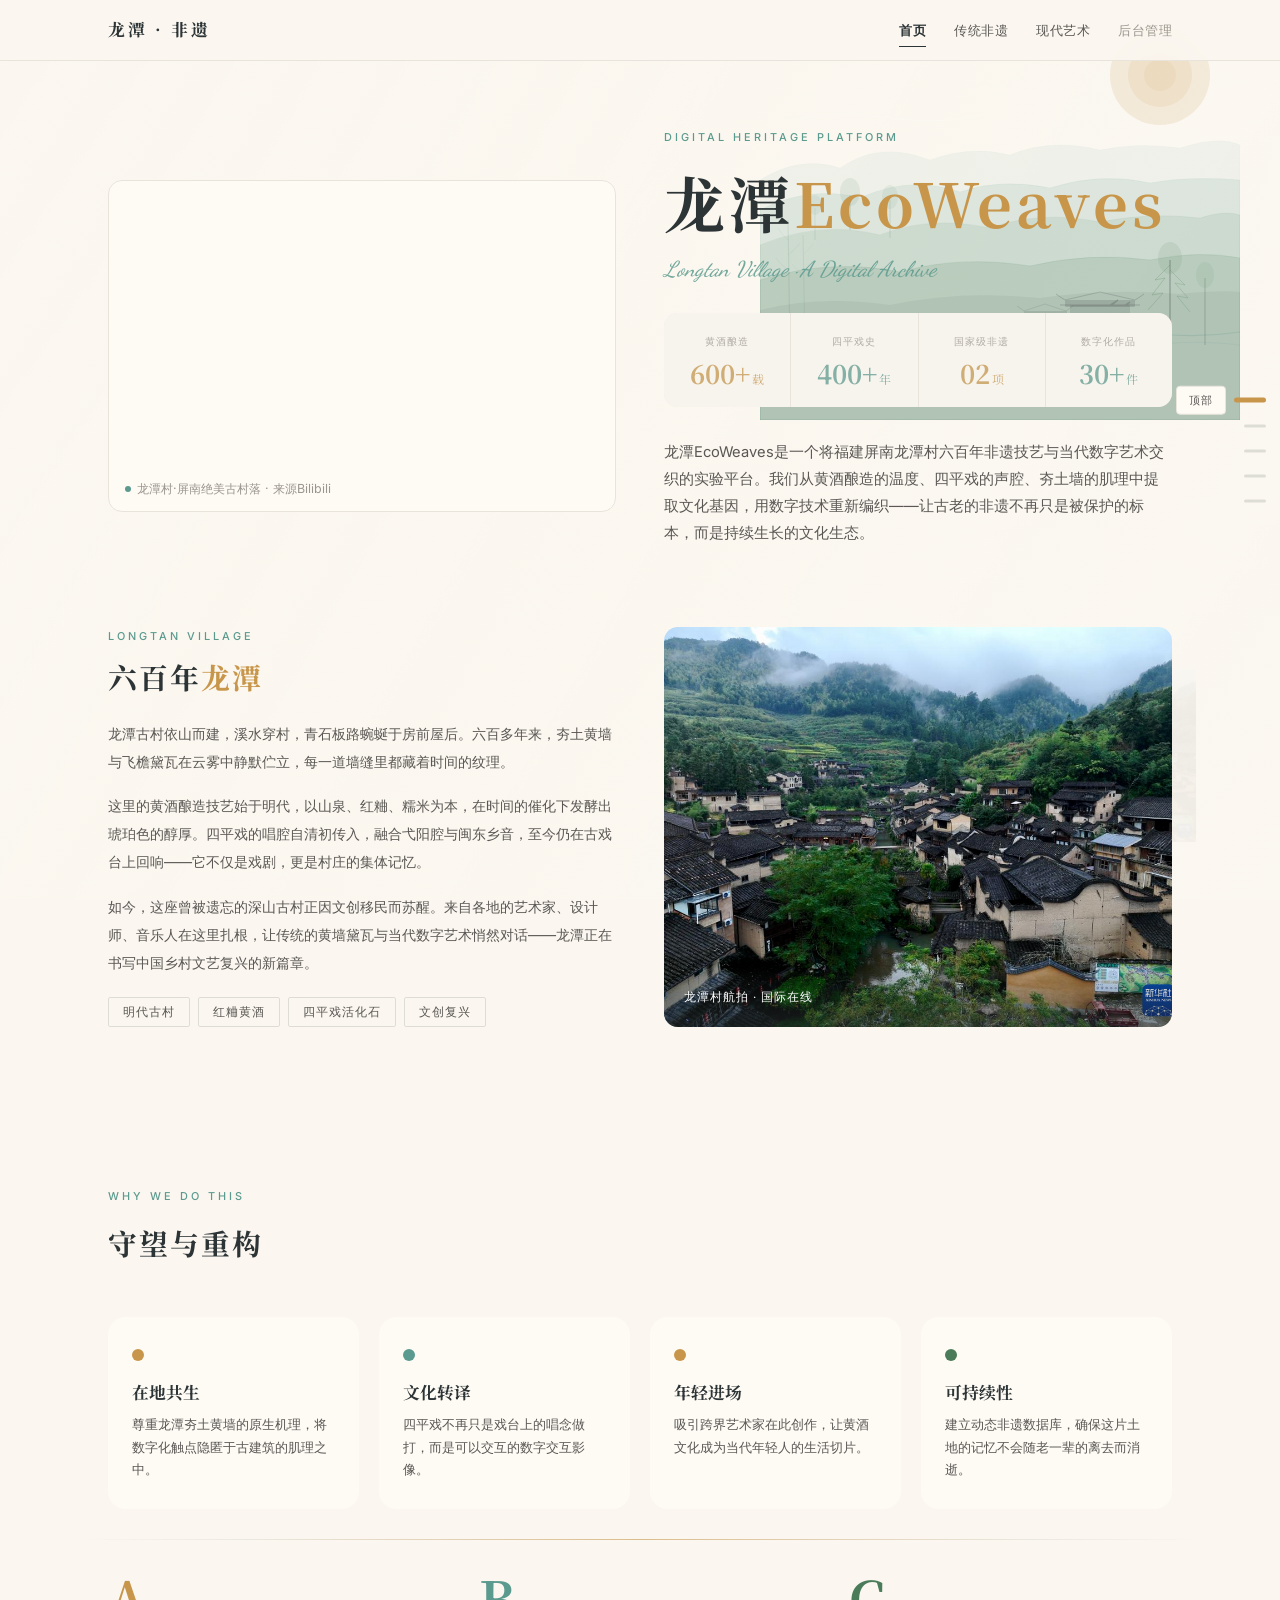
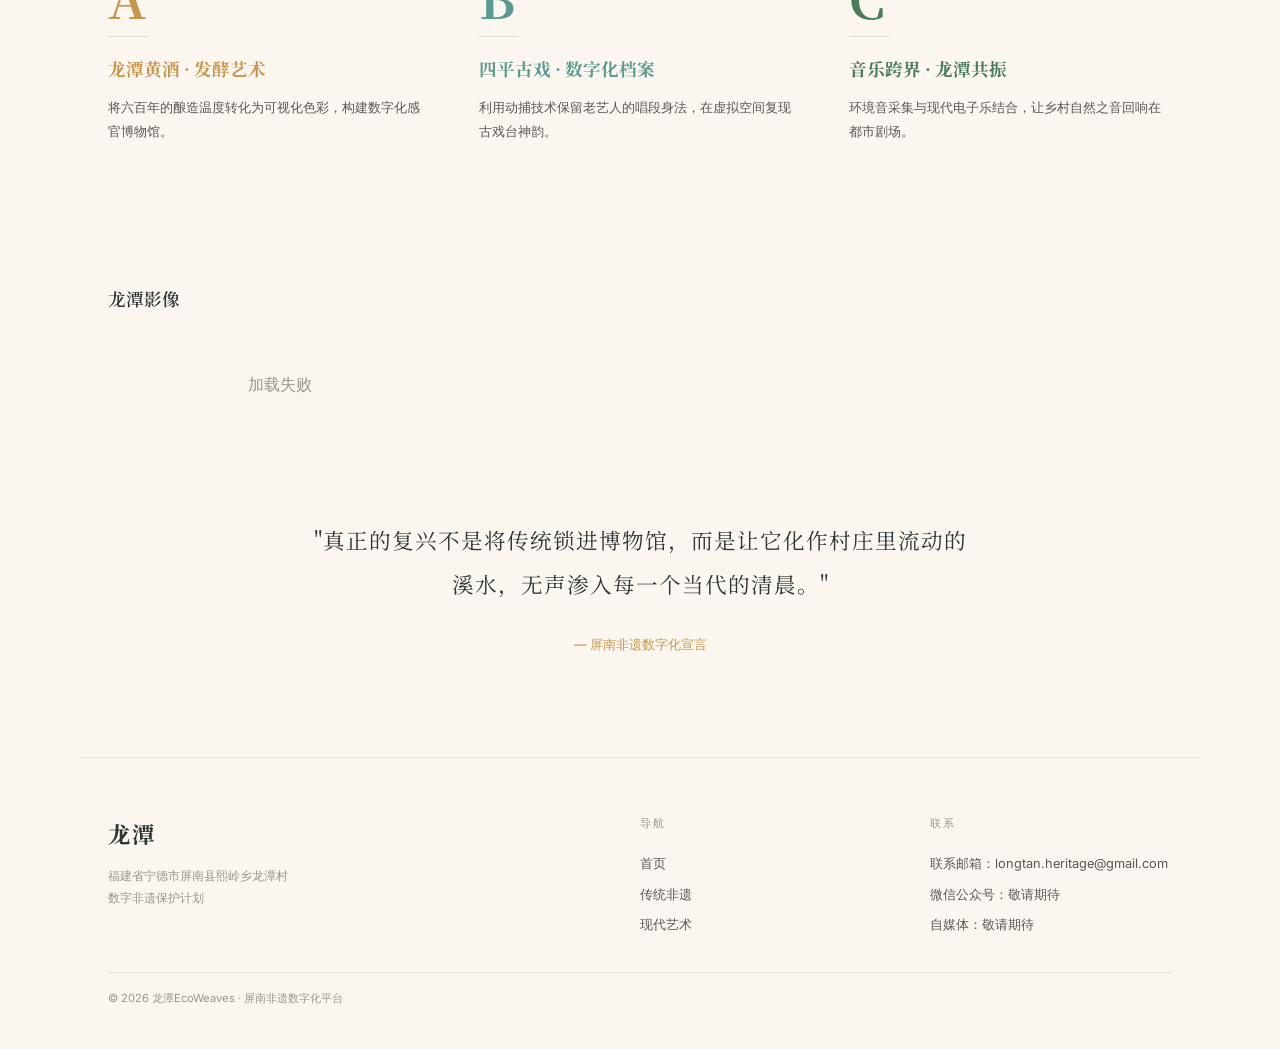
==== commit 148c0dfe: "SVG山水插画全面动效化：14个keyframes + 三页面差异化主题动画（首页·自然/非遗·传承/艺术·音乐）" ====
--- a/templates/index.html
+++ b/templates/index.html
@@ -469,6 +469,18 @@
       .why-grid-ref { grid-template-columns: 1fr; }
       .quote-section blockquote { font-size: 1.1rem; }
     }
+
+    /* ===== SVG 山水动画 — 首页专属 ===== */
+    .svganim-pine-far-1,
+    .svganim-pine-far-2,
+    .svganim-pine-far-3,
+    .svganim-pine-near-1,
+    .svganim-pine-near-2 { transform-origin: bottom center; }
+    .svganim-bamboo-1,
+    .svganim-bamboo-2 { transform-origin: bottom center; }
+    .svganim-jar-body  { animation: jarWobble 6s ease-in-out infinite; transform-origin: 250px 338px; }
+    .svganim-jar-rim   { animation: jarGlow 6s ease-in-out infinite; }
+    .svganim-jar-mouth { animation: jarGlow 6s ease-in-out 0.6s infinite; }
   </style>
 </head>
 <body>
@@ -493,40 +505,50 @@
     <div class="hero-illustration">
       <svg viewBox="0 0 480 420" fill="none" xmlns="http://www.w3.org/2000/svg">
         <!-- 云雾 -->
-        <path d="M30 120 Q80 110 130 118 Q180 125 220 115" stroke="rgba(255,255,255,0.18)" stroke-width="1" fill="none"/>
-        <path d="M200 90 Q260 82 320 88 Q370 94 400 86" stroke="rgba(255,255,255,0.12)" stroke-width="0.8" fill="none"/>
-        <ellipse cx="160" cy="165" rx="60" ry="8" fill="rgba(255,255,255,0.06)"/>
+        <path class="svganim-cloud" d="M30 120 Q80 110 130 118 Q180 125 220 115" stroke="rgba(255,255,255,0.18)" stroke-width="1" fill="none"/>
+        <path class="svganim-cloud" d="M200 90 Q260 82 320 88 Q370 94 400 86" stroke="rgba(255,255,255,0.12)" stroke-width="0.8" fill="none"/>
+        <ellipse class="svganim-cloud-slow" cx="160" cy="165" rx="60" ry="8" fill="rgba(255,255,255,0.06)"/>
         <!-- 第一层远山（最远最淡） -->
-        <path d="M0 180 Q40 155 80 168 Q120 140 170 160 Q210 145 250 155 Q290 138 340 150 Q380 142 420 148 Q460 135 480 145 L480 420 L0 420Z" fill="rgba(91,154,142,0.07)" stroke="rgba(91,154,142,0.05)" stroke-width="0.5"/>
+        <path class="svganim-mountain-1" d="M0 180 Q40 155 80 168 Q120 140 170 160 Q210 145 250 155 Q290 138 340 150 Q380 142 420 148 Q460 135 480 145 L480 420 L0 420Z" fill="rgba(91,154,142,0.07)" stroke="rgba(91,154,142,0.05)" stroke-width="0.5"/>
         <!-- 第二层远山 -->
-        <path d="M0 210 Q50 185 100 198 Q150 175 200 192 Q240 178 290 188 Q340 172 390 183 Q430 176 480 180 L480 420 L0 420Z" fill="rgba(91,154,142,0.12)" stroke="rgba(91,154,142,0.08)" stroke-width="0.8"/>
+        <path class="svganim-mountain-2" d="M0 210 Q50 185 100 198 Q150 175 200 192 Q240 178 290 188 Q340 172 390 183 Q430 176 480 180 L480 420 L0 420Z" fill="rgba(91,154,142,0.12)" stroke="rgba(91,154,142,0.08)" stroke-width="0.8"/>
         <!-- 第三层山 -->
-        <path d="M0 245 Q60 220 120 235 Q170 215 230 228 Q280 210 340 222 Q390 212 440 218 Q465 210 480 215 L480 420 L0 420Z" fill="rgba(74,124,89,0.10)" stroke="rgba(74,124,89,0.07)" stroke-width="0.8"/>
+        <path class="svganim-mountain-3" d="M0 245 Q60 220 120 235 Q170 215 230 228 Q280 210 340 222 Q390 212 440 218 Q465 210 480 215 L480 420 L0 420Z" fill="rgba(74,124,89,0.10)" stroke="rgba(74,124,89,0.07)" stroke-width="0.8"/>
         <!-- 松树群（远景3棵） -->
+        <g class="svganim-pine-far-1">
         <line x1="90" y1="230" x2="90" y2="195" stroke="rgba(74,124,89,0.18)" stroke-width="1.5"/>
         <ellipse cx="90" cy="192" rx="10" ry="14" fill="rgba(74,124,89,0.10)"/>
+        </g>
+        <g class="svganim-pine-far-2">
         <line x1="130" y1="238" x2="130" y2="200" stroke="rgba(74,124,89,0.15)" stroke-width="1.2"/>
         <ellipse cx="130" cy="197" rx="8" ry="12" fill="rgba(74,124,89,0.08)"/>
+        </g>
+        <g class="svganim-pine-far-3">
         <line x1="55" y1="240" x2="55" y2="208" stroke="rgba(74,124,89,0.12)" stroke-width="1"/>
         <ellipse cx="55" cy="205" rx="7" ry="10" fill="rgba(74,124,89,0.07)"/>
+        </g>
         <!-- 第四层近山 -->
-        <path d="M0 280 Q70 258 140 272 Q200 255 270 266 Q330 252 390 260 Q440 250 480 258 L480 420 L0 420Z" fill="rgba(74,124,89,0.14)" stroke="rgba(74,124,89,0.10)" stroke-width="1"/>
+        <path class="svganim-mountain-4" d="M0 280 Q70 258 140 272 Q200 255 270 266 Q330 252 390 260 Q440 250 480 258 L480 420 L0 420Z" fill="rgba(74,124,89,0.14)" stroke="rgba(74,124,89,0.10)" stroke-width="1"/>
         <!-- 溪流 -->
-        <path d="M0 340 Q40 335 80 338 Q120 342 160 336 Q200 330 240 335 Q280 340 320 333 Q360 328 400 334 Q440 338 480 332" stroke="rgba(91,154,142,0.20)" stroke-width="1.2" fill="none"/>
-        <path d="M0 348 Q50 344 100 347 Q150 350 200 345 Q250 340 300 346 Q350 350 400 344 Q440 340 480 345" stroke="rgba(91,154,142,0.10)" stroke-width="0.8" fill="none"/>
+        <path class="svganim-creek-upper" d="M0 340 Q40 335 80 338 Q120 342 160 336 Q200 330 240 335 Q280 340 320 333 Q360 328 400 334 Q440 338 480 332" stroke="rgba(91,154,142,0.20)" stroke-width="1.2" fill="none"/>
+        <path class="svganim-creek-lower" d="M0 348 Q50 344 100 347 Q150 350 200 345 Q250 340 300 346 Q350 350 400 344 Q440 340 480 345" stroke="rgba(91,154,142,0.10)" stroke-width="0.8" fill="none"/>
         <!-- 第五层最近山 -->
-        <path d="M0 310 Q60 295 130 305 Q200 290 280 298 Q350 288 420 294 Q460 290 480 292 L480 420 L0 420Z" fill="rgba(45,52,54,0.06)"/>
+        <path class="svganim-mountain-5" d="M0 310 Q60 295 130 305 Q200 290 280 298 Q350 288 420 294 Q460 290 480 292 L480 420 L0 420Z" fill="rgba(45,52,54,0.06)"/>
         <!-- 石拱桥 -->
         <path d="M180 338 Q200 318 220 338" stroke="rgba(45,52,54,0.18)" stroke-width="1.5" fill="rgba(91,154,142,0.06)"/>
         <line x1="180" y1="338" x2="175" y2="348" stroke="rgba(45,52,54,0.12)" stroke-width="1"/>
         <line x1="220" y1="338" x2="225" y2="348" stroke="rgba(45,52,54,0.12)" stroke-width="1"/>
         <!-- 近景松树（细节丰富） -->
+        <g class="svganim-pine-near-1">
         <line x1="410" y1="340" x2="410" y2="260" stroke="rgba(45,52,54,0.20)" stroke-width="2"/>
         <path d="M410 265 L395 280 L405 278 L392 295 L403 293 L388 310" stroke="rgba(74,124,89,0.22)" stroke-width="1" fill="none"/>
         <path d="M410 270 L425 285 L415 283 L428 298 L417 296 L430 312" stroke="rgba(74,124,89,0.20)" stroke-width="1" fill="none"/>
         <ellipse cx="410" cy="258" rx="12" ry="16" fill="rgba(74,124,89,0.10)"/>
+        </g>
+        <g class="svganim-pine-near-2">
         <line x1="445" y1="345" x2="445" y2="278" stroke="rgba(45,52,54,0.15)" stroke-width="1.5"/>
         <ellipse cx="445" cy="275" rx="9" ry="13" fill="rgba(74,124,89,0.08)"/>
+        </g>
         <!-- 古厝群 -->
         <!-- 主屋（飞檐翘角） -->
         <path d="M300 305 L350 305 L358 300 L352 305 L365 305 L370 302 L367 305 L380 305" stroke="rgba(45,52,54,0.22)" stroke-width="1.2" fill="none"/>
@@ -550,21 +572,25 @@
         <path d="M264 311 Q260 308 257 306" stroke="rgba(45,52,54,0.15)" stroke-width="0.8" fill="none"/>
         <path d="M306 311 Q310 308 313 306" stroke="rgba(45,52,54,0.15)" stroke-width="0.8" fill="none"/>
         <!-- 暖阳 -->
-        <circle cx="400" cy="75" r="50" fill="rgba(200,150,74,0.14)"/>
-        <circle cx="400" cy="75" r="32" fill="rgba(200,150,74,0.10)"/>
-        <circle cx="400" cy="75" r="16" fill="rgba(200,150,74,0.08)"/>
+        <circle class="svganim-sun-outer" cx="400" cy="75" r="50" fill="rgba(200,150,74,0.14)"/>
+        <circle class="svganim-sun-mid" cx="400" cy="75" r="32" fill="rgba(200,150,74,0.10)"/>
+        <circle class="svganim-sun-inner" cx="400" cy="75" r="16" fill="rgba(200,150,74,0.08)"/>
         <!-- 酒坛（龙潭特色） -->
-        <ellipse cx="250" cy="338" rx="8" ry="3.5" fill="rgba(200,150,74,0.22)"/>
-        <path d="M242 338 L244 325 Q244 320 250 320 Q256 320 256 325 L258 338" stroke="rgba(200,150,74,0.22)" stroke-width="1.2" fill="rgba(200,150,74,0.08)"/>
-        <ellipse cx="250" cy="320" rx="7" ry="2.5" stroke="rgba(200,150,74,0.18)" stroke-width="0.8" fill="rgba(200,150,74,0.10)"/>
+        <ellipse class="svganim-jar-mouth" cx="250" cy="338" rx="8" ry="3.5" fill="rgba(200,150,74,0.22)"/>
+        <path class="svganim-jar-body" d="M242 338 L244 325 Q244 320 250 320 Q256 320 256 325 L258 338" stroke="rgba(200,150,74,0.22)" stroke-width="1.2" fill="rgba(200,150,74,0.08)"/>
+        <ellipse class="svganim-jar-rim" cx="250" cy="320" rx="7" ry="2.5" stroke="rgba(200,150,74,0.18)" stroke-width="0.8" fill="rgba(200,150,74,0.10)"/>
         <!-- 竹子（点缀） -->
+        <g class="svganim-bamboo-1">
         <line x1="30" y1="345" x2="28" y2="220" stroke="rgba(74,124,89,0.12)" stroke-width="1.2"/>
         <path d="M28 240 Q22 235 18 228" stroke="rgba(74,124,89,0.10)" stroke-width="0.6" fill="none"/>
         <path d="M28 255 Q35 250 40 243" stroke="rgba(74,124,89,0.10)" stroke-width="0.6" fill="none"/>
         <path d="M28 270 Q21 265 16 258" stroke="rgba(74,124,89,0.10)" stroke-width="0.6" fill="none"/>
+        </g>
+        <g class="svganim-bamboo-2">
         <line x1="45" y1="345" x2="43" y2="235" stroke="rgba(74,124,89,0.10)" stroke-width="1"/>
         <path d="M43 255 Q48 250 53 244" stroke="rgba(74,124,89,0.08)" stroke-width="0.6" fill="none"/>
         <path d="M43 275 Q37 270 32 264" stroke="rgba(74,124,89,0.08)" stroke-width="0.6" fill="none"/>
+        </g>
       </svg>
     </div>
 
--- a/static/css/style.css
+++ b/static/css/style.css
@@ -509,6 +509,168 @@
 @keyframes fadeIn { from{opacity:0} to{opacity:1} }
 @keyframes dialogIn { from{opacity:0;transform:scale(0.96) translateY(-8px)} to{opacity:1;transform:scale(1) translateY(0)} }
 
+/* ========== SVG 山水插画动效 ========== */
+
+/* --- 云雾 --- */
+@keyframes cloudDrift {
+  0%   { transform: translateX(0); }
+  50%  { transform: translateX(12px); }
+  100% { transform: translateX(0); }
+}
+@keyframes cloudDriftSlow {
+  0%   { transform: translateX(0); }
+  50%  { transform: translateX(8px); }
+  100% { transform: translateX(0); }
+}
+
+/* --- 暖阳 --- */
+@keyframes sunGlow {
+  0%   { opacity: 0.7; transform: scale(1); }
+  50%  { opacity: 1; transform: scale(1.06); }
+  100% { opacity: 0.7; transform: scale(1); }
+}
+
+/* --- 溪流 --- */
+@keyframes creekShimmer {
+  0%   { opacity: 0.6; }
+  50%  { opacity: 1; }
+  100% { opacity: 0.6; }
+}
+
+/* --- 远山 --- */
+@keyframes mountainBreathe {
+  0%   { opacity: 0.7; }
+  50%  { opacity: 1; }
+  100% { opacity: 0.7; }
+}
+
+/* --- 松树微摇 --- */
+@keyframes pineSway {
+  0%   { transform: rotate(0deg); }
+  25%  { transform: rotate(0.3deg); }
+  75%  { transform: rotate(-0.3deg); }
+  100% { transform: rotate(0deg); }
+}
+
+/* --- 竹子轻摆 --- */
+@keyframes bambooSway {
+  0%   { transform: rotate(0deg); }
+  50%  { transform: rotate(0.5deg); }
+  100% { transform: rotate(0deg); }
+}
+
+/* --- 首页·酒坛 --- */
+@keyframes jarWobble {
+  0%   { transform: rotate(0deg); }
+  25%  { transform: rotate(1.5deg); }
+  75%  { transform: rotate(-1deg); }
+  100% { transform: rotate(0deg); }
+}
+@keyframes jarGlow {
+  0%   { opacity: 0.22; }
+  50%  { opacity: 0.38; }
+  100% { opacity: 0.22; }
+}
+
+/* --- 非遗页·石板路 & 古厝窗 --- */
+@keyframes stonePathShine {
+  0%   { stroke-dashoffset: 0; }
+  100% { stroke-dashoffset: -14; }
+}
+@keyframes windowGlow {
+  0%   { opacity: 0.14; }
+  50%  { opacity: 0.28; }
+  100% { opacity: 0.14; }
+}
+
+/* --- 现代艺术·音波 & 音符 --- */
+@keyframes waveBreathe {
+  0%   { transform: scaleY(1); opacity: 0.25; }
+  50%  { transform: scaleY(1.08); opacity: 0.42; }
+  100% { transform: scaleY(1); opacity: 0.25; }
+}
+@keyframes waveBreathe2 {
+  0%   { transform: scaleY(1); opacity: 0.20; }
+  50%  { transform: scaleY(1.06); opacity: 0.36; }
+  100% { transform: scaleY(1); opacity: 0.20; }
+}
+@keyframes noteFloat {
+  0%   { transform: translateY(0) scale(1); opacity: 0.28; }
+  50%  { transform: translateY(-6px) scale(1.08); opacity: 0.44; }
+  100% { transform: translateY(0) scale(1); opacity: 0.28; }
+}
+
+/* ========== 动画 class 绑定（共享） ========== */
+
+/* 基础 will-change */
+.svganim-cloud,
+.svganim-cloud-slow,
+.svganim-sun-outer,
+.svganim-sun-mid,
+.svganim-sun-inner,
+.svganim-creek-upper,
+.svganim-creek-lower,
+.svganim-mountain-1,
+.svganim-mountain-2,
+.svganim-mountain-3,
+.svganim-mountain-4,
+.svganim-mountain-5,
+.svganim-pine-far-1,
+.svganim-pine-far-2,
+.svganim-pine-far-3,
+.svganim-pine-near-1,
+.svganim-pine-near-2,
+.svganim-bamboo-1,
+.svganim-bamboo-2,
+.svganim-bamboo-3,
+.svganim-jar-body,
+.svganim-jar-rim,
+.svganim-jar-mouth,
+.svganim-stone-path-1,
+.svganim-stone-path-2,
+.svganim-window-glow,
+.svganim-window-split,
+.svganim-wave-1,
+.svganim-wave-2,
+.svganim-wave-3,
+.svganim-note-1,
+.svganim-note-2,
+.svganim-note-3 {
+  will-change: transform, opacity;
+}
+
+/* 云雾 */
+.svganim-cloud     { animation: cloudDrift 8s ease-in-out infinite; }
+.svganim-cloud-slow{ animation: cloudDriftSlow 12s ease-in-out infinite; }
+
+/* 暖阳 */
+.svganim-sun-outer { animation: sunGlow 6s ease-in-out infinite; }
+.svganim-sun-mid   { animation: sunGlow 6s ease-in-out 1s infinite; }
+.svganim-sun-inner { animation: sunGlow 6s ease-in-out 2s infinite; }
+
+/* 溪流 */
+.svganim-creek-upper{ animation: creekShimmer 5s ease-in-out infinite; }
+.svganim-creek-lower{ animation: creekShimmer 5s ease-in-out 1.5s infinite; }
+
+/* 山层 */
+.svganim-mountain-1{ animation: mountainBreathe 10s ease-in-out infinite; }
+.svganim-mountain-2{ animation: mountainBreathe 10s ease-in-out 1s infinite; }
+.svganim-mountain-3{ animation: mountainBreathe 10s ease-in-out 2s infinite; }
+.svganim-mountain-4{ animation: mountainBreathe 10s ease-in-out 3s infinite; }
+.svganim-mountain-5{ animation: mountainBreathe 10s ease-in-out 4s infinite; }
+
+/* 松树 (transform-origin 在各页内联 style 设置) */
+.svganim-pine-far-1 { animation: pineSway 7s ease-in-out infinite; }
+.svganim-pine-far-2 { animation: pineSway 7s ease-in-out 1.5s infinite; }
+.svganim-pine-far-3 { animation: pineSway 7s ease-in-out 3s infinite; }
+.svganim-pine-near-1{ animation: pineSway 9s ease-in-out infinite; }
+.svganim-pine-near-2{ animation: pineSway 9s ease-in-out 2s infinite; }
+
+/* 竹子 */
+.svganim-bamboo-1  { animation: bambooSway 8s ease-in-out infinite; }
+.svganim-bamboo-2  { animation: bambooSway 8s ease-in-out 2.5s infinite; }
+.svganim-bamboo-3  { animation: bambooSway 8s ease-in-out 5s infinite; }
+
 /* ---------- 响应式 ---------- */
 @media (max-width: 768px) {
   .nav-links {
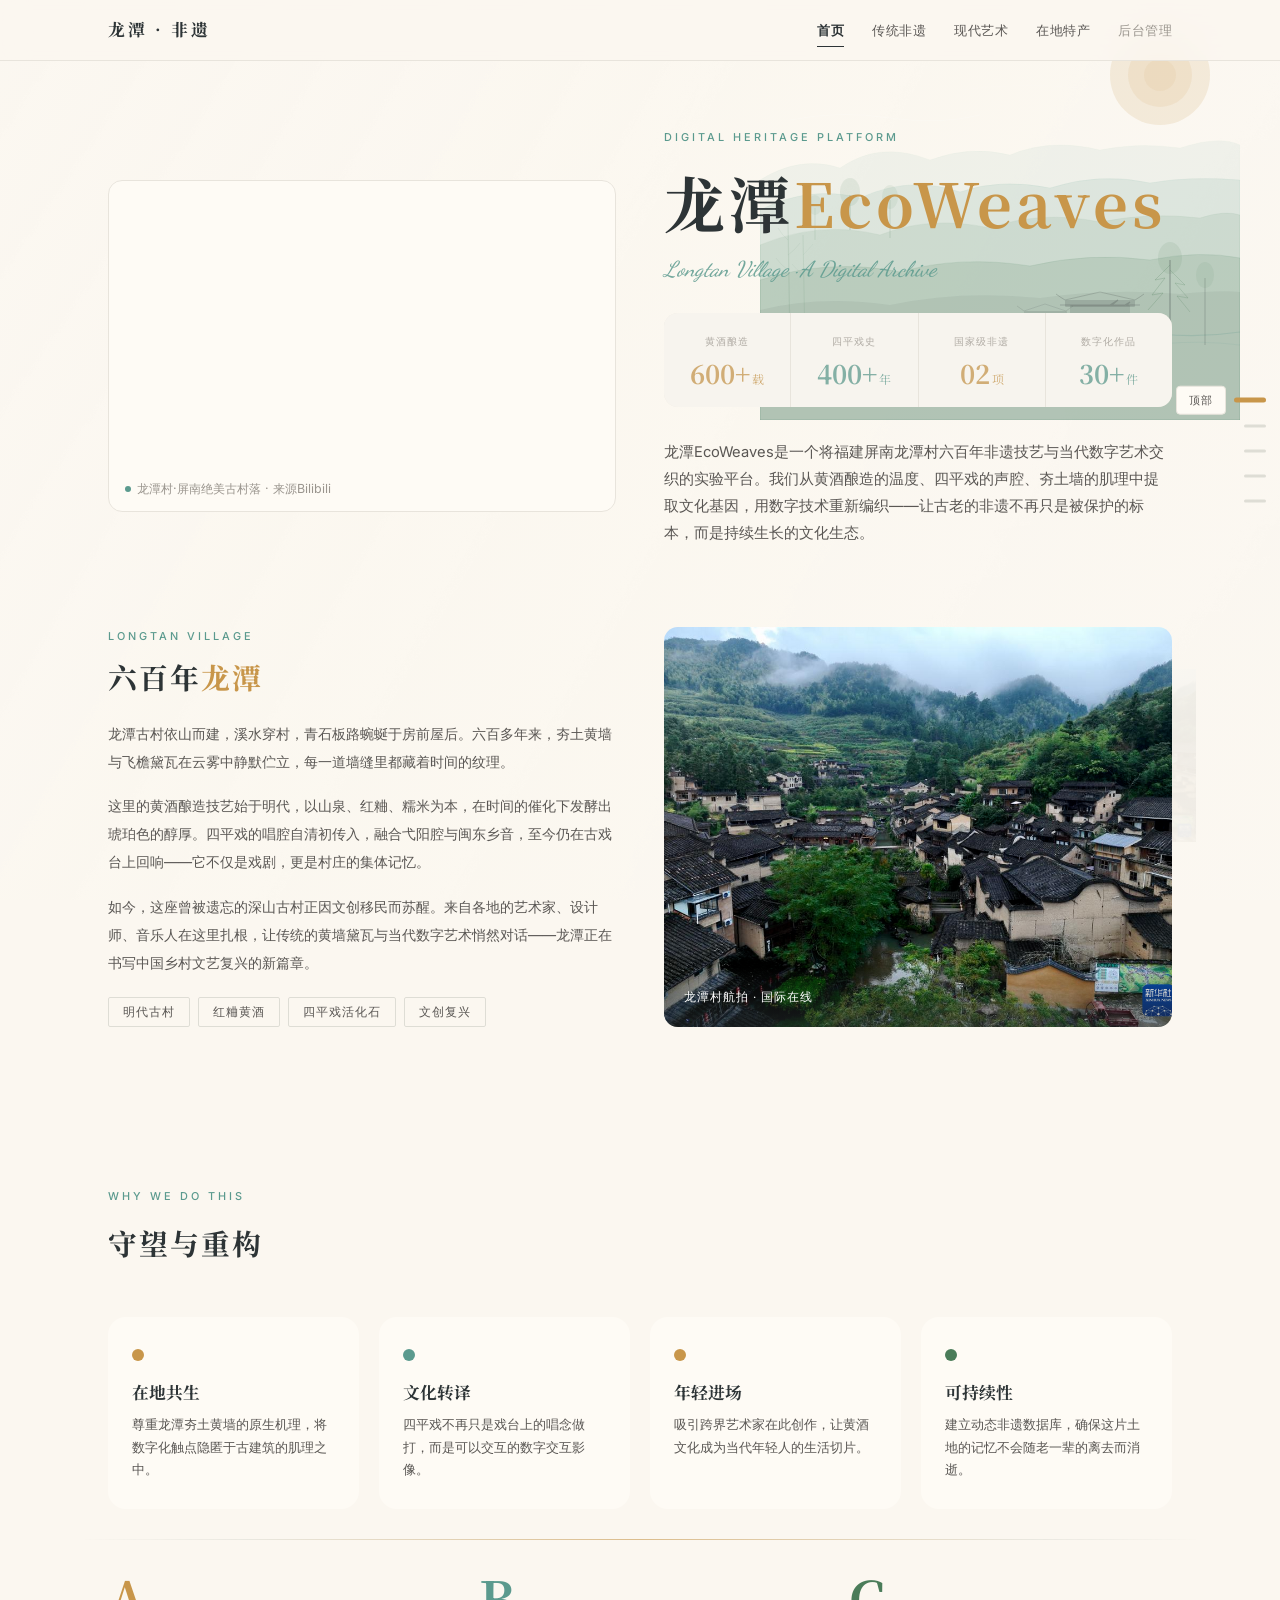
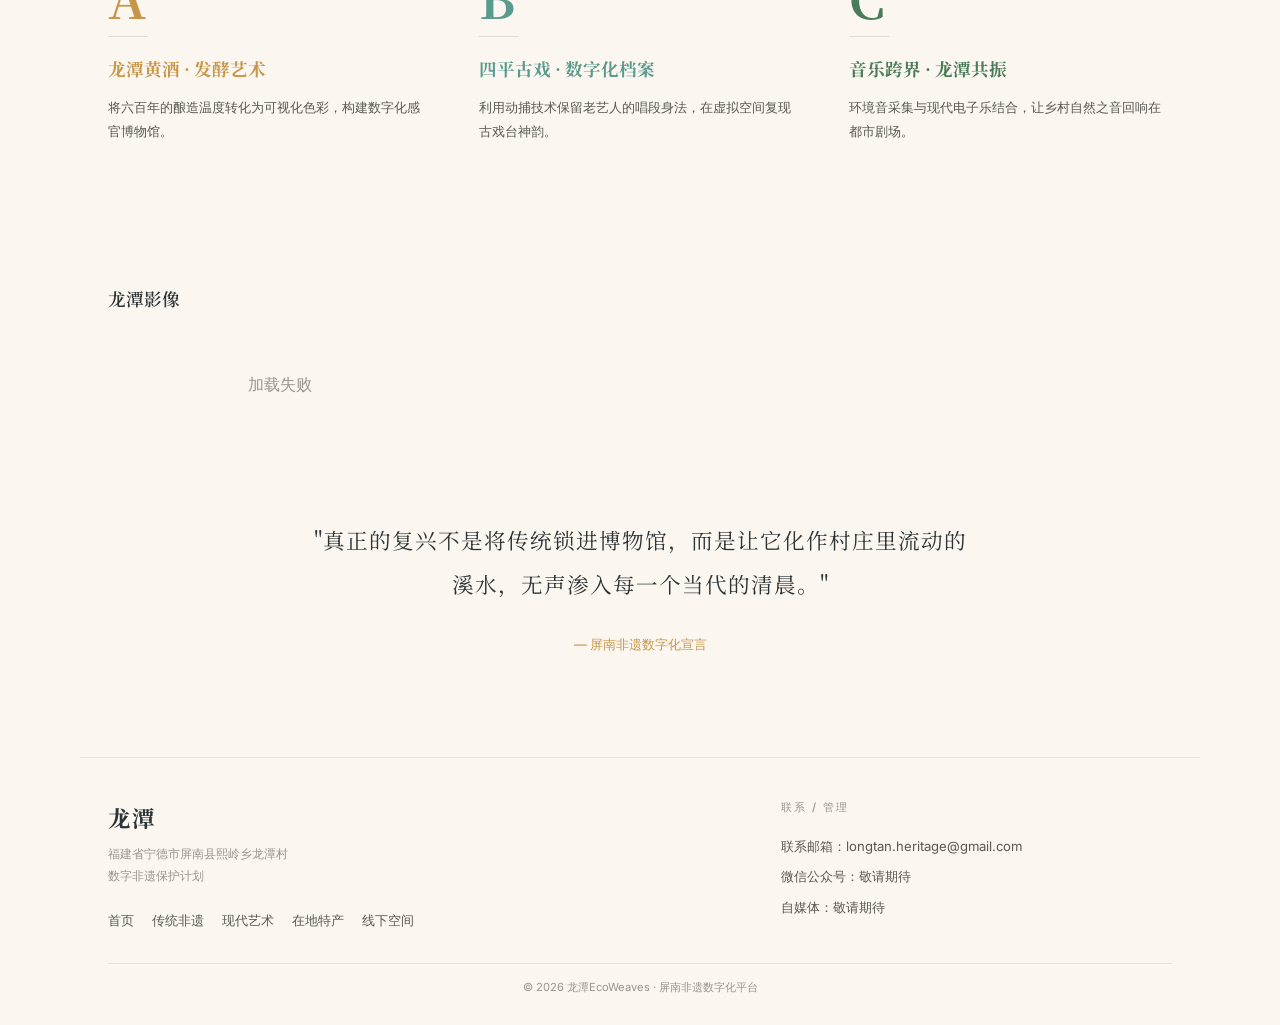
==== commit a808454a: "feat: 完成演示前技术优化 - 修复 app.py 语法错误（全角括号） - 增强代码安全性（原子写入、错误处理、环境变量支持） - 优化 creative.html 页面布局（图片缩小、板块紧凑" ====
--- a/templates/index.html
+++ b/templates/index.html
@@ -493,6 +493,7 @@
         <a href="/" class="active">首页</a>
         <a href="/heritage">传统非遗</a>
         <a href="/music-innovation">现代艺术</a>
+        <a href="/creative">在地特产</a>
         <a href="/admin" class="nav-admin">后台管理</a>
       </div>
       <div class="nav-mobile-toggle"><span></span><span></span><span></span></div>
@@ -751,15 +752,16 @@
           福建省宁德市屏南县熙岭乡龙潭村<br>
           数字非遗保护计划
         </div>
+        <div class="footer-nav-row">
+          <a href="/">首页</a>
+          <a href="/heritage">传统非遗</a>
+          <a href="/music-innovation">现代艺术</a>
+          <a href="/creative">在地特产</a>
+          <a href="/offline-space">线下空间</a>
+        </div>
       </div>
       <div class="footer-col">
-        <h4>导航</h4>
-        <a href="/">首页</a>
-        <a href="/heritage">传统非遗</a>
-        <a href="/music-innovation">现代艺术</a>
-      </div>
-      <div class="footer-col">
-        <h4>联系</h4>
+        <h4>联系 / 管理</h4>
         <a href="mailto:longtan.heritage@gmail.com">联系邮箱：longtan.heritage@gmail.com</a>
         <span style="display:block;font-size:0.8rem;color:var(--text-secondary);padding:4px 0;">微信公众号：敬请期待</span>
         <span style="display:block;font-size:0.8rem;color:var(--text-secondary);padding:4px 0;">自媒体：敬请期待</span>
--- a/static/css/style.css
+++ b/static/css/style.css
@@ -360,22 +360,23 @@
 .fade-in-delay-3 { transition-delay: 0.24s; }
 .fade-in-delay-4 { transition-delay: 0.32s; }
 
-/* ---------- 页脚（多列参考风格） ---------- */
+/* ---------- 页脚（两列布局） ---------- */
 .footer-ref {
   border-top: 1px solid var(--border-subtle);
-  padding: 56px 28px 40px;
+  padding: 40px 28px 28px;
   max-width: var(--max-width);
   margin: 0 auto;
 }
 
 .footer-grid {
   display: grid;
-  grid-template-columns: 2fr 1fr 1fr;
+  grid-template-columns: 1.6fr 1fr;
   gap: 48px;
+  align-items: start;
 }
 
 .footer-brand-area {
-  /* 用于响应式合并 */
+  /* 左侧：品牌信息 + 导航链接 两栏并排 */
 }
 
 .footer-brand {
@@ -383,7 +384,7 @@
   font-size: 1.4rem;
   font-weight: 700;
   color: var(--text-primary);
-  margin-bottom: 12px;
+  margin-bottom: 6px;
   letter-spacing: 2px;
 }
 
@@ -391,6 +392,26 @@
   font-size: 0.78rem;
   color: var(--text-muted);
   line-height: 1.8;
+  margin-bottom: 18px;
+}
+
+.footer-nav-row {
+  display: flex;
+  flex-wrap: wrap;
+  gap: 6px 18px;
+  margin-top: 4px;
+}
+
+.footer-nav-row a {
+  font-size: 0.82rem;
+  color: var(--text-secondary);
+  text-decoration: none;
+  padding: 3px 0;
+  transition: color 0.2s;
+}
+
+.footer-nav-row a:hover {
+  color: var(--wall);
 }
 
 .footer-col h4 {
@@ -398,13 +419,13 @@
   color: var(--text-muted);
   letter-spacing: 2px;
   text-transform: uppercase;
-  margin-bottom: 16px;
+  margin-bottom: 14px;
   font-weight: 500;
 }
 
 .footer-col a {
   display: block;
-  font-size: 0.8rem;
+  font-size: 0.82rem;
   color: var(--text-secondary);
   padding: 4px 0;
   text-decoration: none;
@@ -415,27 +436,47 @@
   color: var(--wall);
 }
 
+.footer-col .footer-btn {
+  display: inline-block;
+  margin-top: 8px;
+  padding: 6px 16px;
+  background: var(--forest);
+  color: #fff;
+  border-radius: 6px;
+  font-size: 0.8rem;
+  font-weight: 600;
+  text-decoration: none;
+  transition: opacity 0.2s;
+}
+
+.footer-col .footer-btn:hover {
+  opacity: 0.85;
+  color: #fff;
+}
+
 .footer-bottom {
-  margin-top: 32px;
-  padding-top: 16px;
+  margin-top: 28px;
+  padding-top: 14px;
   border-top: 1px solid var(--border-subtle);
   font-size: 0.7rem;
   color: var(--text-muted);
+  text-align: center;
 }
 
 @media (max-width: 960px) {
   .footer-grid {
-    grid-template-columns: 1fr 1fr;
-    gap: 32px;
-  }
-  .footer-brand-area {
-    grid-column: 1 / -1;
+    grid-template-columns: 1fr;
+    gap: 28px;
   }
 }
 
 @media (max-width: 640px) {
   .footer-grid {
     grid-template-columns: 1fr;
+  }
+  .footer-nav-row {
+    flex-direction: column;
+    gap: 4px;
   }
 }
 
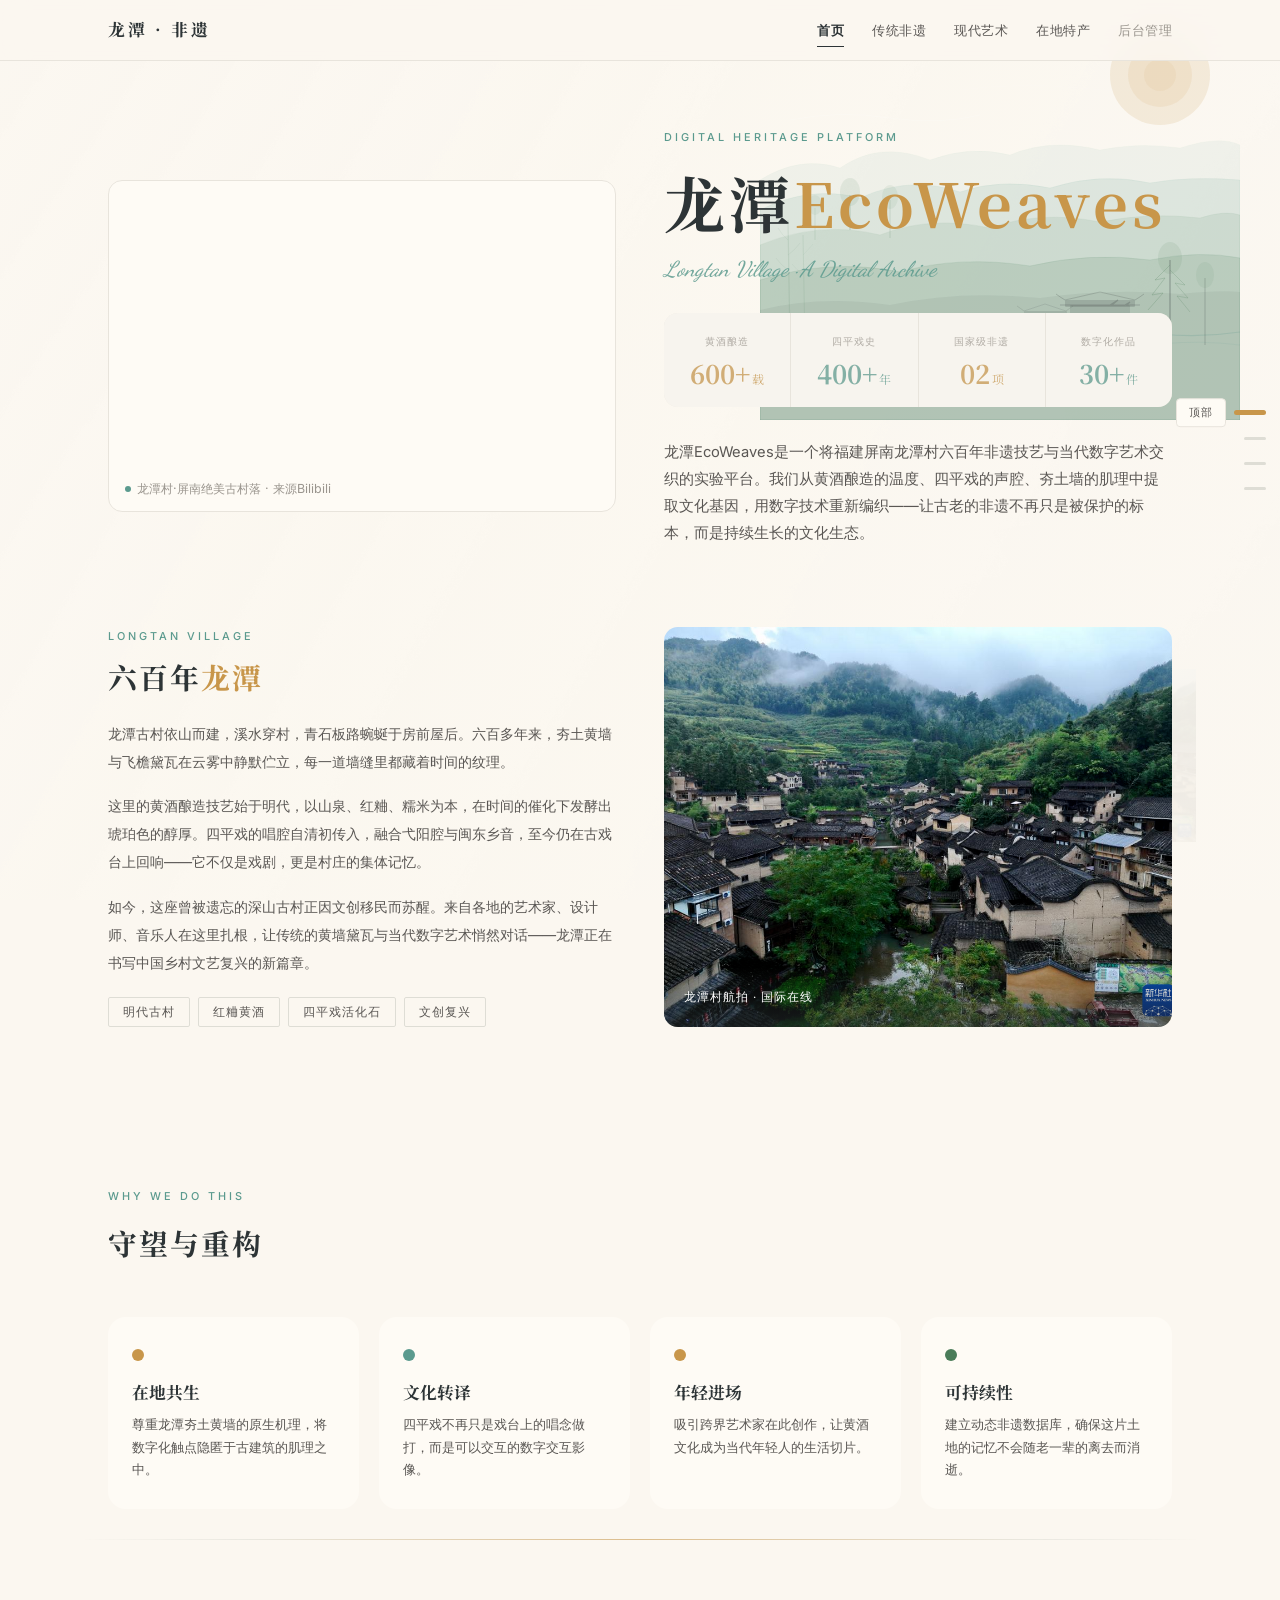
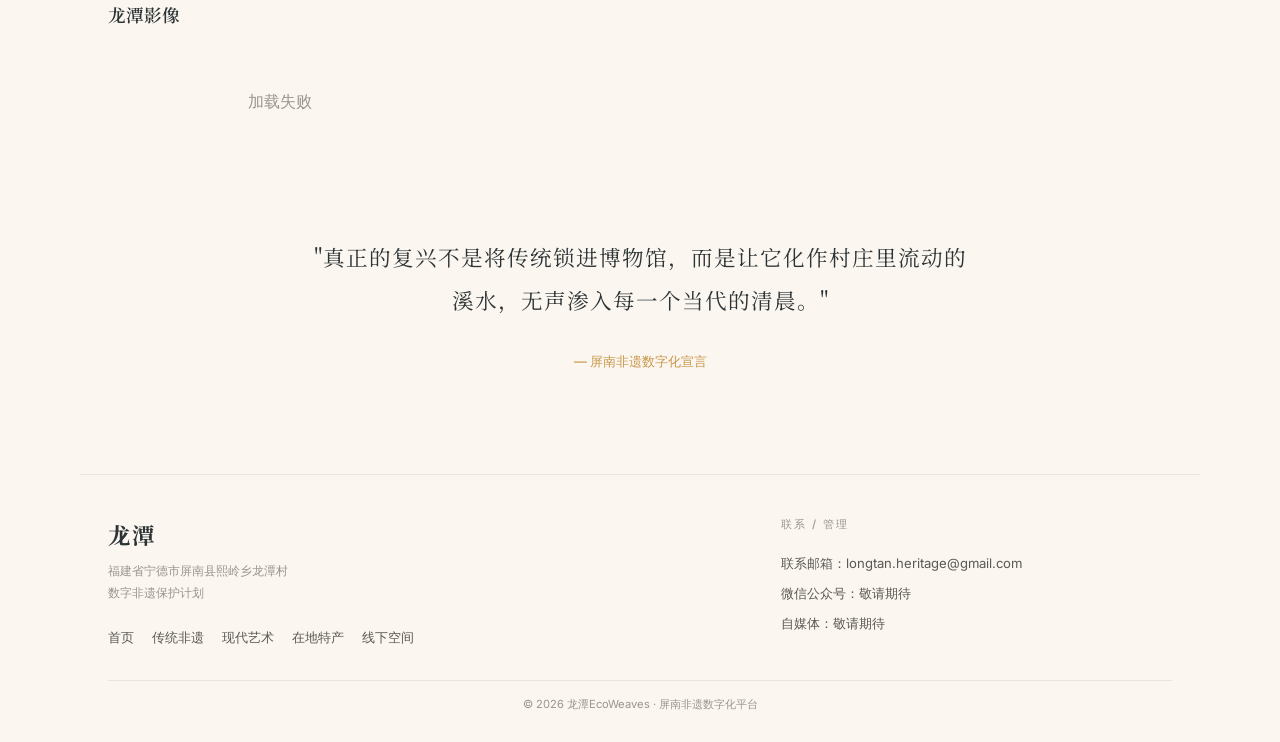
==== commit ffc09ffd: "style: 删除首页创新概览A/B/C板块及侧边导航对应项" ====
--- a/templates/index.html
+++ b/templates/index.html
@@ -703,30 +703,6 @@
 
   <div class="brand-divider"></div>
 
-  <!-- Innovation Overview -->
-  <section class="overview-section" id="nav-overview">
-    <div class="overview-grid">
-      <div class="overview-col a fade-in fade-in-delay-1">
-        <div class="overview-letter a">A</div>
-        <div class="overview-line"></div>
-        <h3>龙潭黄酒 · 发酵艺术</h3>
-        <p>将六百年的酿造温度转化为可视化色彩，构建数字化感官博物馆。</p>
-      </div>
-      <div class="overview-col b fade-in fade-in-delay-2">
-        <div class="overview-letter b">B</div>
-        <div class="overview-line"></div>
-        <h3>四平古戏 · 数字化档案</h3>
-        <p>利用动捕技术保留老艺人的唱段身法，在虚拟空间复现古戏台神韵。</p>
-      </div>
-      <div class="overview-col c fade-in fade-in-delay-3">
-        <div class="overview-letter c">C</div>
-        <div class="overview-line"></div>
-        <h3>音乐跨界 · 龙潭共振</h3>
-        <p>环境音采集与现代电子乐结合，让乡村自然之音回响在都市剧场。</p>
-      </div>
-    </div>
-  </section>
-
   <!-- 龙潭影像画廊 -->
   <section class="gallery-section" style="max-width:var(--max-width);margin:60px auto 0;padding:0 28px;" id="nav-gallery">
     <div class="gallery-title">龙潭影像</div>
@@ -788,7 +764,6 @@
     <a href="#nav-hero" class="page-sidenav-dot active" data-nav="nav-hero"><span class="sidenav-label">顶部</span></a>
     <a href="#nav-history" class="page-sidenav-dot" data-nav="nav-history"><span class="sidenav-label">六百年龙潭</span></a>
     <a href="#nav-why" class="page-sidenav-dot" data-nav="nav-why"><span class="sidenav-label">守望与重构</span></a>
-    <a href="#nav-overview" class="page-sidenav-dot" data-nav="nav-overview"><span class="sidenav-label">创新概览</span></a>
     <a href="#nav-gallery" class="page-sidenav-dot" data-nav="nav-gallery"><span class="sidenav-label">龙潭影像</span></a>
   </nav>
 
